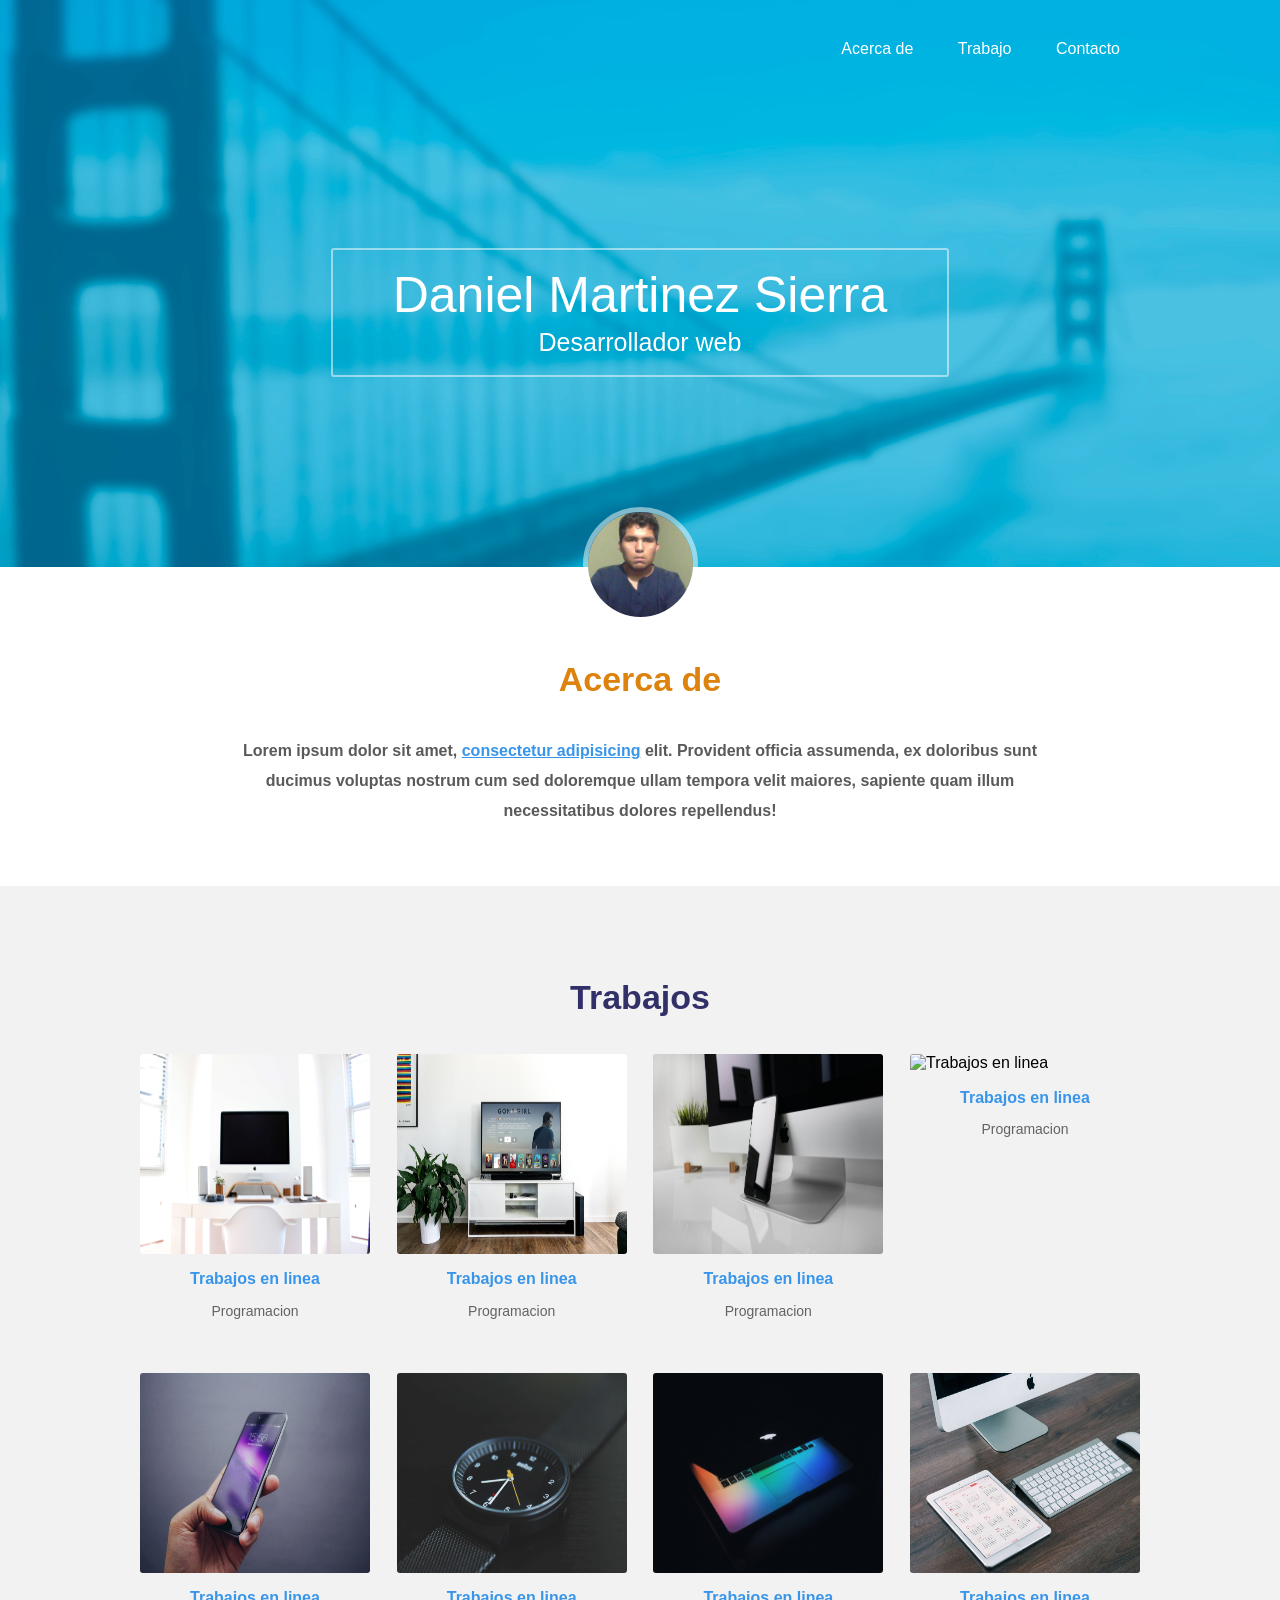
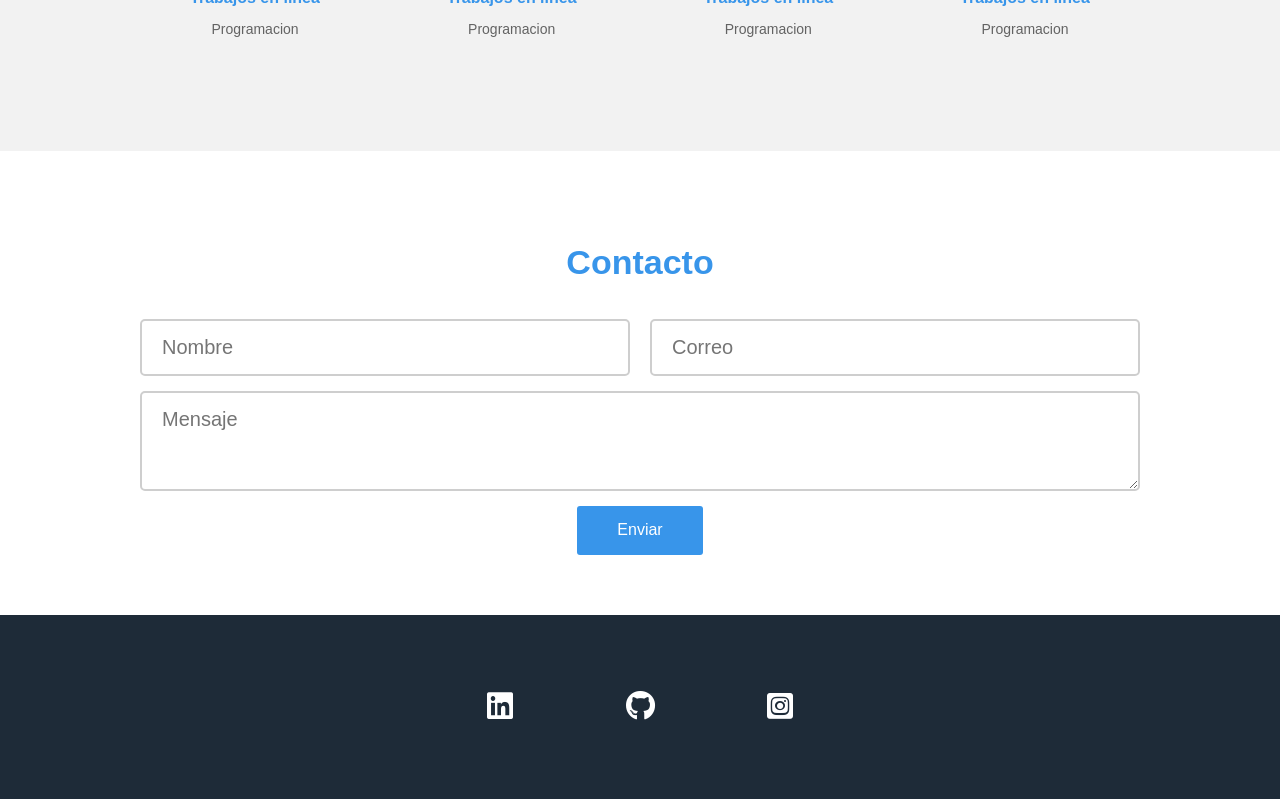
==== index.html @ b17375ec "Se agegan enlaces de redes sociales" ====
<!DOCTYPE html>
<html lang="en">

<head>
	<meta charset="UTF-8">
	<meta name="viewport" content="width=device-width, initial-scale=1.0">
	<title>Portafolio | Daniel Mtz </title>
	<link href="./css/vendor/fontawesome/css/all.min.css" rel="stylesheet">
	<link href="./css/vendor/normalize/normalize.css" rel="stylesheet">
	<link href="./css/app.css" rel="stylesheet">

</head>

<body>
	<header>
		<!-- container header -->
		<div class="container">
			<nav class="menu">
				<a href="#">Acerca de </a>
				<a href="#">Trabajo</a>
				<a href="#">Contacto</a>
			</nav>
			<div class="container-text">
				<div class="text">
					<h1 class="name">Daniel Martinez Sierra</h1>
					<h2 class="profession">Desarrollador web</h2>
				</div>
			</div>
		</div>
	</header>

	<!-- Seccion principal -->
	<section class="main">
		<section class="acerca-de">
			<!-- Acerca de -->
			<div class="container">
				<div class="foto">
					<img src="img/foto.jpg" width="115" height="115" alt="Daniel Martinez">
				</div>
				<div class="text">
					<h3 class="titulo">Acerca de</h3>
					<p>Lorem ipsum dolor sit amet, <span class="bold">consectetur adipisicing</span> elit. Provident
						officia assumenda, ex doloribus sunt ducimus voluptas nostrum cum sed doloremque ullam tempora
						velit maiores, sapiente quam illum necessitatibus dolores repellendus!</p>
				</div>
			</div>
		</section>

		<!-- Trabajos -->
		<section class="trabajos">

			<div class="container">
				<h3 class="titulo">Trabajos</h3>
				<div class="container-trabajos">
					<div class="trabajo">
						<div class="thumb">
							<img src="img/1.jpg" width="300" height="200" alt="Trabajos en linea">
						</div>
						<div class="descripcion">
							<p class="nombre">Trabajos en linea</p>
							<p class="categoria">Programacion</p>
						</div>
					</div>

					<div class="trabajo">
						<div class="thumb">
							<img src="img/2.jpg" width="300" height="200" alt="Trabajos en linea">
						</div>
						<div class="descripcion">
							<p class="nombre">Trabajos en linea</p>
							<p class="categoria">Programacion</p>
						</div>
					</div>

					<div class="trabajo">
						<div class="thumb">
							<img src="img/3.jpg" width="300" height="200" alt="Trabajos en linea">
						</div>
						<div class="descripcion">
							<p class="nombre">Trabajos en linea</p>
							<p class="categoria">Programacion</p>
						</div>
					</div>

					<div class="trabajo">
						<div class="thumb">
							<img src="img/4.jpg" width="300" height="200" alt="Trabajos en linea">
						</div>
						<div class="descripcion">
							<p class="nombre">Trabajos en linea</p>
							<p class="categoria">Programacion</p>
						</div>
					</div>

					<div class="trabajo">
						<div class="thumb">
							<img src="img/5.jpg" width="300" height="200" alt="Trabajos en linea">
						</div>
						<div class="descripcion">
							<p class="nombre">Trabajos en linea</p>
							<p class="categoria">Programacion</p>
						</div>
					</div>

					<div class="trabajo">
						<div class="thumb">
							<img src="img/6.jpg" width="300" height="200" alt="Trabajos en linea">
						</div>
						<div class="descripcion">
							<p class="nombre">Trabajos en linea</p>
							<p class="categoria">Programacion</p>
						</div>
					</div>

					<div class="trabajo">
						<div class="thumb">
							<img src="img/7.jpg" width="300" height="200" alt="Diseño web">
						</div>
						<div class="descripcion">
							<p class="nombre">Trabajos en linea</p>
							<p class="categoria">Programacion</p>
						</div>
					</div>

					<div class="trabajo">
						<div class="thumb">
							<img src="img/8.jpg" width="300" height="200" alt="Redes">
						</div>
						<div class="descripcion">
							<p class="nombre">Trabajos en linea</p>
							<p class="categoria">Programacion</p>
						</div>
					</div>

				</div>
			</div>
		</section>
	</section>

	<footer>
		<section class="contact">
			<div class="container">
				<h3 class="title">Contacto</h3>
				<form action="#" class="form--contact">
					<input type="text" placeholder="Nombre" title="Nombre" name="nombre" required autocomplete="off">
					<input type="email" placeholder="Correo" title="Correo" name="correo" required autocomplete="off">
					<textarea name="mensaje" title="Mensaje" placeholder="Mensaje" autocomplete="off"></textarea>
					<input class="boton" type="submit" value="Enviar">
				</form>
			</div>
		</section>
		<section class="social-network">
			<div class="container">
				<a href="https://www.linkedin.com/in/daniel-martinez-sierra-headcruser/" target="_blank" rel="noopener" class="linkedin"> <i class="fab fa-linkedin"></i></a>
				<a href="https://github.com/headcruser/" target="_blank" rel="noopener" class="git"><i class="fab fa-github"></i></a>
				<a href="https://www.instagram.com/headcruser87/" class="ins"> <i class="fab fa-instagram-square"></i></a>
			</div>
		</section>
	</footer>
</body>

</html>
---- css/app.css ----
/*Quita las propiedades por defecto*/
*{
	-webkit-box-sizing: border-box;
	-moz-box-sizing: border-box;
	box-sizing: border-box;
}

/*Cuerpo de la pagina*/
body
{
	background: #fff;
	font-family: "Open Sans",Sans-serif;
	font-size: 16px;
}

/************************** Contenedor padre ******************************/
.container
{
	width:90%;
	max-width: 1000px;
	margin:auto;
	overflow: hidden;
}

/************************** Seccion header ******************************/
header
{
	background: url('../img/header.png') #77bfdf; /*Carga de la imagen*/
	background-repeat: no-repeat;
	background-position: center;
	max-height: 600px;
}

/*************************Seccion menu**********************************/
header .menu
{
	margin: 40px 0;
	text-align: right;
}

header .menu a
{
	margin: 0 20px;
	color: #fff;
	padding-bottom: 9px;
	text-decoration: none;
	border-bottom: 2px solid transparent;
	font-size: 1em; /*hace referencia al contenedoor body 16 px*/
}

header .menu a:hover
{
	border-bottom: 2px solid #fff;
}

/********************** Contenedor del texto *****************************/
header .container-text
{
	display: flex; /*Propiedades flexbox*/
	justify-content: center;
	align-content: center;
	margin:190px 0;
}

header .container-text .text
{
	border: 2px solid rgba(255,255,255,0.5);
	border-radius: 3px;
	display: inline-block;
	text-align: center;
	padding: 20px 60px;
}

header .container-text .text h1,
header .container-text .text h2
{
	color: #fff;
	font-weight: 360;
	margin: 0;
}

header .container-text .text .name
{
	margin-bottom: 10px;
	font-size: 50px;
	line-height: 50px;
}

header .container-text .text .profession
{
	font-size: 25px;
	line-height: 25px;
}

/************************** Contenido del main **********************************************+*/
.main .container
{
	overflow: visible;
}
.main .acerca-de{
	text-align: center;
}

.main .acerca-de .foto
{
	margin-top: -60px;

}

.main .acerca-de .foto img
{
	vertical-align: top;
	border-radius: 50%;
	border: 5px solid rgba(255,255,255,0.5);
}

.main .acerca-de .text
{
	color: #5a5a5a;
	font-weight: 600;
	font-size: 1em;
	line-height: 30px;
	width: 80%;
	margin: 40px auto 60px auto;
}

.main .acerca-de .text .titulo
{
	font-size: 34px;
	line-height: 34px;
	margin-bottom: 40px;
	font-weight: 600;
	color:#dd820d;
	text-align: center;
}

.main .acerca-de .text .bold{
	color: #3895ea;
	text-decoration:underline;
}

.main .trabajos
{
	background: #f2f2f2;
	padding: 60px 0;
}

.main .trabajos .container
{
	overflow: hidden;
}

.main .trabajos .titulo
{
	font-size: 34px;
	line-height: 34px;
	margin-bottom: 40px;
	font-weight: 600;
	color:#323068;
	text-align: center;
}

.main .trabajos .container-trabajos
{
	display: flex;
	flex-direction: row;
	flex-wrap: wrap;
	justify-content: space-between;

}

.main .trabajos .container-trabajos .trabajo
{
	width: 23%;
	margin-bottom: 40px;
}

.main .trabajos .container-trabajos .trabajo .thumb
{
	width: 100%;
	margin-bottom: 10px;
}

.main .trabajos .container-trabajos .trabajo .thumb img
{
	width: 100%;
	vertical-align: top;
	border-radius: 3px;
}

.main .trabajos .container-trabajos .trabajo .descripcion
{
	text-align: center;
}

.main .trabajos .container-trabajos .trabajo .descripcion .nombre
{
	font-weight: 700;
	color: #3895ea;
	margin-bottom: 10px;
}

.main .trabajos .container-trabajos .trabajo .descripcion .categoria
{
	font-size: 14px;
	color: #636363;
}

/***************************** footer  ***************************************/
footer .contact
{
	padding: 60px 0;
}

footer .contact .title
{
	font-size: 34px;
	line-height: 34px;
	margin-bottom: 40px;
	font-weight: 600;
	color:#3895ea;
	text-align: center;
}

/********************************** Formulario ************************************/
footer .contact .form--contact
{
	display: flex;
	flex-wrap: wrap;
	justify-content: space-between;
}

footer .contact .form--contact input[type="text"],
footer .contact .form--contact input[type="email"],
footer .contact .form--contact textarea{
	border:2px solid #cecece;
	border-radius: 5px;
	padding: 15px 20px;
	font-size: 20px;
	color: #a4a4a4;
}

footer .contact .form--contact input[type="text"],
footer .contact .form--contact input[type="email"]
{
	width: 49%;
	margin-bottom: 15px;
}

footer .contact .form--contact textarea
{
	width: 100%;
	height: 100%;
	min-width: 100%;
	max-width: 100%;
	min-height: 100px;
	max-height:300px ;
	margin-bottom: 15px;
}

footer .contact .form--contact .boton
{
	margin:auto;
	background: #3895ea;
	color: #fff;
	border:none;
	border-radius: 3px;
	padding: 15px 40px;
	cursor: pointer;
}

footer .contact .form--contact .boton:hover
{
	background: #387bea;
}

footer .contact .form--contact input[type="text"]:focus,
footer .contact .form--contact input[type="email"]:focus,
footer .contact .formulario textarea:focus{
	border: 2px solid #3895ea;
}

/******************************** Redes Sociales ************************************/
footer .social-network
{
	background: #1e2b38;
	padding: 60px 0;
}

footer .social-network .container
{	/*contenedor flexbox*/
	display: flex;
	justify-content: center;
}

footer .social-network a
{
	color: #fff;
	text-align: center;
	width: 100px;
	display: block;
	padding: 15px 0;
	border-radius: 3px;
	font-size: 30px;
	margin: 0 20px;
}


footer .social-network .twitter:hover{ background: #1da1f2;}
footer .social-network .linkedin:hover{ background: #0077b5;}
footer .social-network .youtube:hover{ background: #cd201f;}
footer .social-network .facebook:hover { background: #3b5998;}
footer .social-network .git:hover { background: #6e5494;}
footer .social-network .ins:hover { background: #405de6;}

/*Media Queries*/
@media screen and (max-width: 800px)
{
	header .menu{
		text-align: center;
	}

	.main .trabajos .container-trabajos .trabajo
	{
		width: 46%;
	}
}

@media screen and (max-width: 800px)
{
	header .container-text .text .nombre
	{
		font-size: 35px;
	}

	header .container-text .text .profesion
	{
		font-size: 18px;
	}
	footer .social-network .container{
		flex-wrap: wrap;
		padding: 20px 0;
	}
}
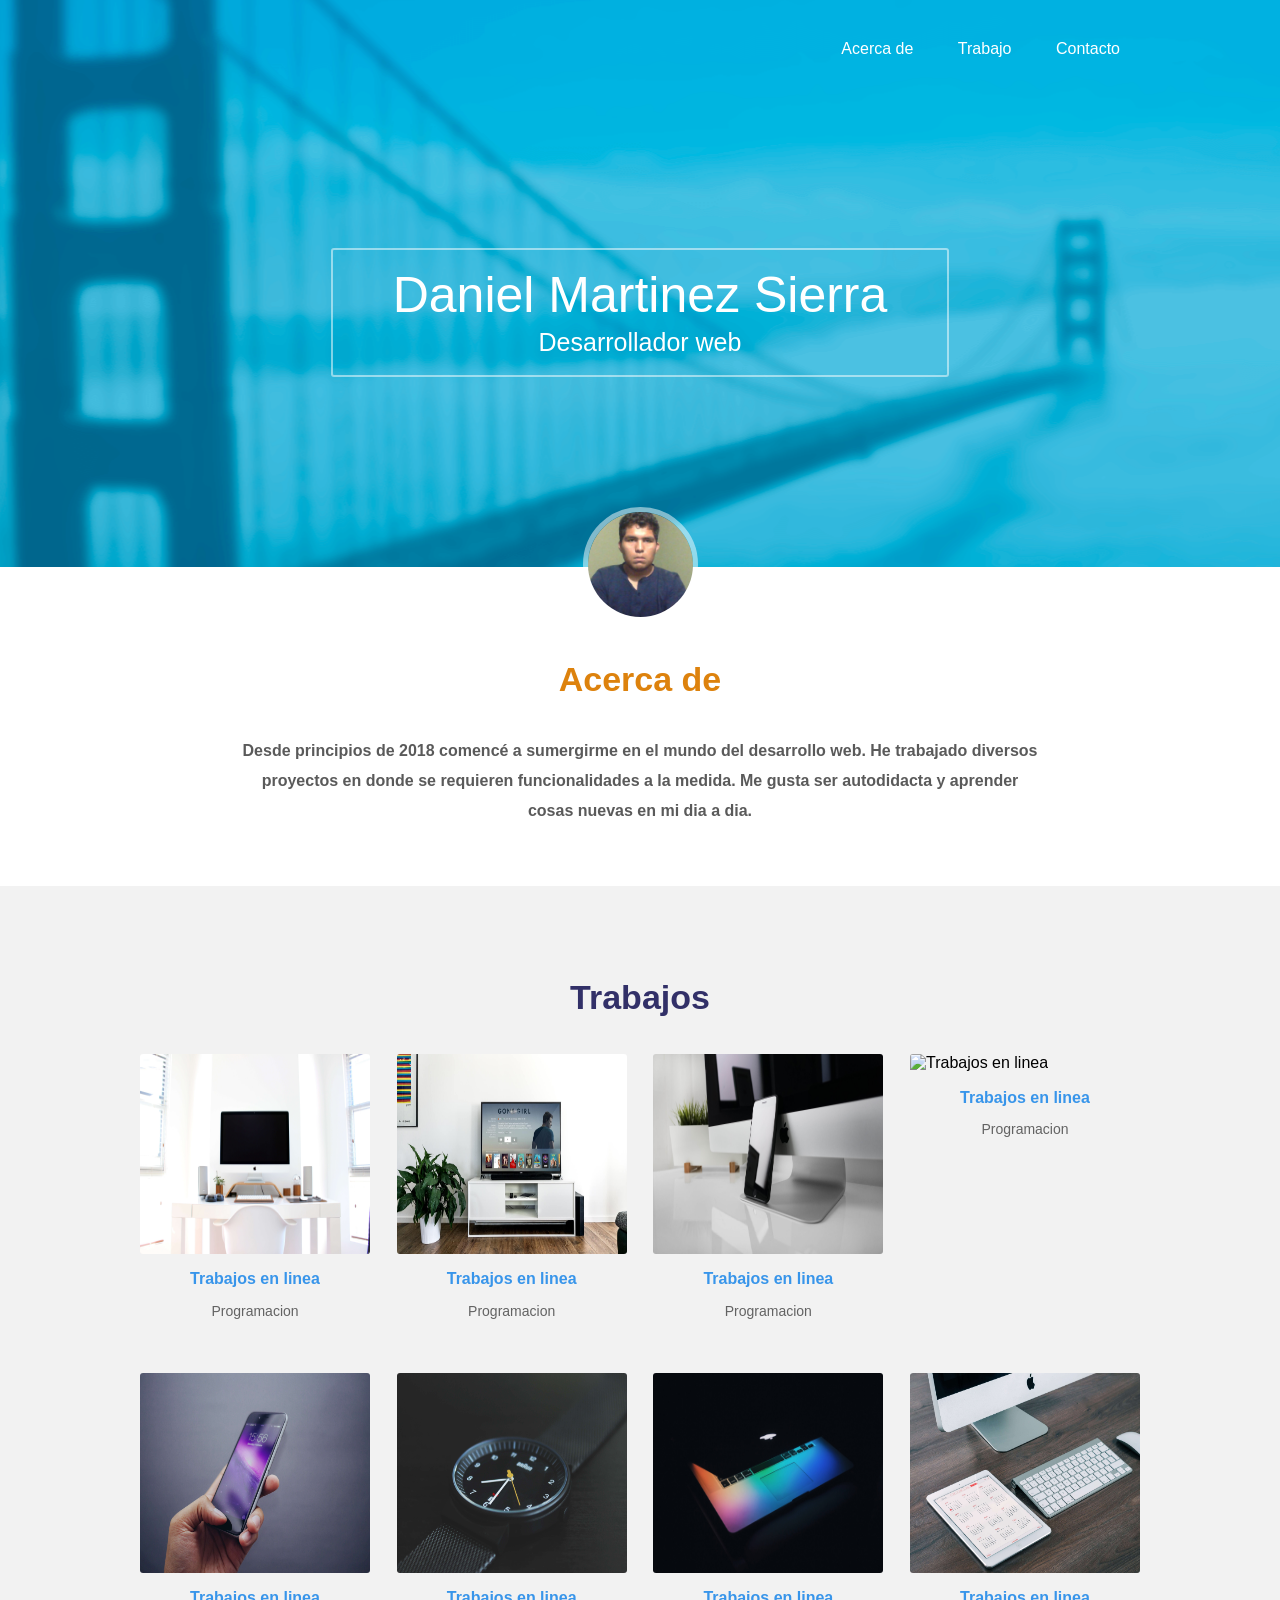
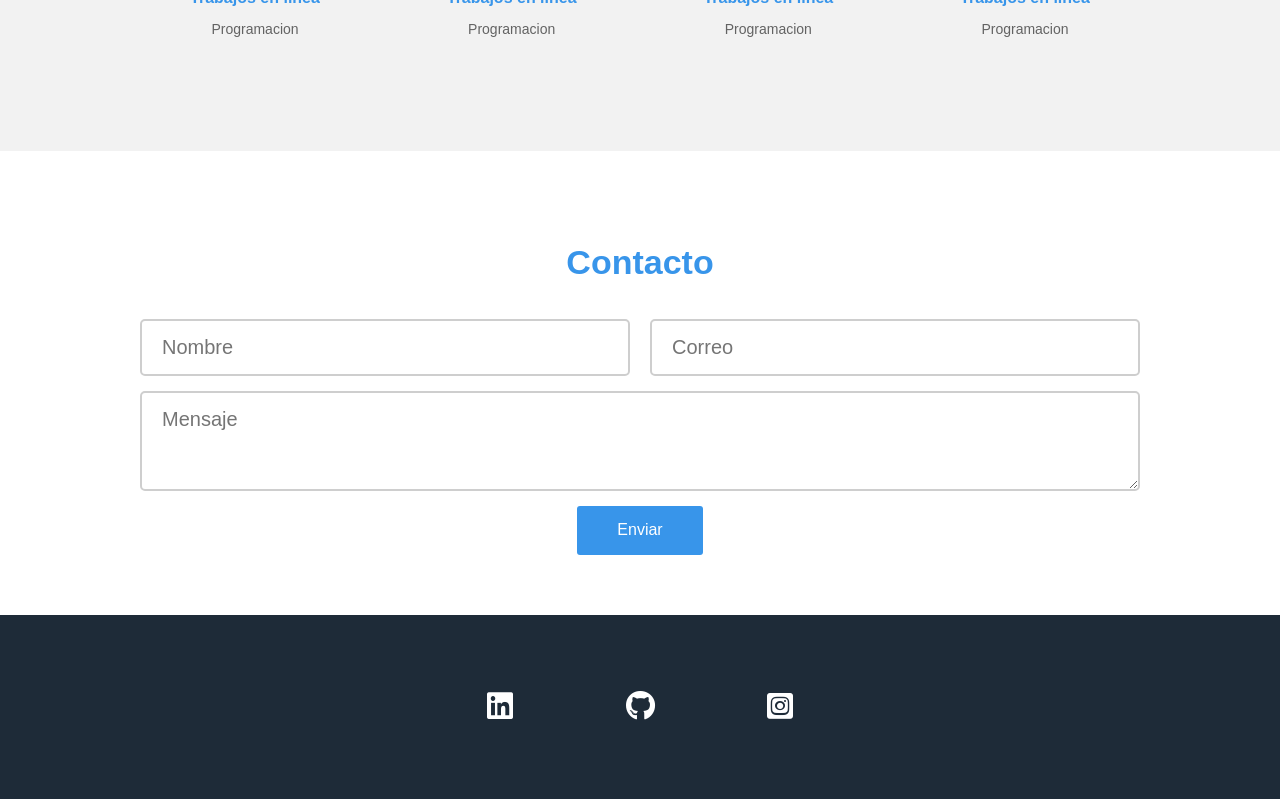
==== commit 51f4f35b: "Se cambia descripcion de acerca de" ====
--- a/index.html
+++ b/index.html
@@ -1,14 +1,27 @@
 <!DOCTYPE html>
-<html lang="en">
-
+<html lang="es">
 <head>
 	<meta charset="UTF-8">
 	<meta name="viewport" content="width=device-width, initial-scale=1.0">
-	<title>Portafolio | Daniel Mtz </title>
+	<title>Portafolio | Daniel Martinez Sierra </title>
+	<meta name="description" content="Hola bienvenid@ a mi Portafolio Profesional, soy Daniel Martinez Sierra, Desarrollador Web">
+	<meta name="theme-color" content="#3895ea">
+	<meta name="twitter:card" content="summary">
+
+	<meta name="theme-color" content="#d9006">
+    <meta name="twitter:card" content="summary">
+    <meta property="og:type" content="website">
+    <meta property="og:title" name="twitter:title" content="Portafolio CV - headcruser">
+    <meta property="og:description" name="twitter:description" content="Hola bienvenid@ a mi Portafolio Profesional, soy Daniel Martinez Sierra, Desarrollador Web">
+
+	<link rel="apple-touch-icon" sizes="180x180" href="/img/favicon/apple-touch-icon.png">
+	<link rel="icon" type="image/png" sizes="32x32" href="/img/favicon/favicon-32x32.png">
+	<link rel="icon" type="image/png" sizes="16x16" href="/img/favicon/favicon-16x16.png">
+	<link rel="manifest" href="/img/favicon/site.webmanifest">
+
 	<link href="./css/vendor/fontawesome/css/all.min.css" rel="stylesheet">
 	<link href="./css/vendor/normalize/normalize.css" rel="stylesheet">
 	<link href="./css/app.css" rel="stylesheet">
-
 </head>
 
 <body>
@@ -39,9 +52,9 @@
 				</div>
 				<div class="text">
 					<h3 class="titulo">Acerca de</h3>
-					<p>Lorem ipsum dolor sit amet, <span class="bold">consectetur adipisicing</span> elit. Provident
-						officia assumenda, ex doloribus sunt ducimus voluptas nostrum cum sed doloremque ullam tempora
-						velit maiores, sapiente quam illum necessitatibus dolores repellendus!</p>
+					<p>
+						Desde principios de 2018 comencé a sumergirme en el mundo del desarrollo web. He trabajado diversos proyectos en donde se requieren funcionalidades a la medida. Me gusta ser autodidacta y aprender cosas nuevas en mi dia a dia.
+					</p>
 				</div>
 			</div>
 		</section>
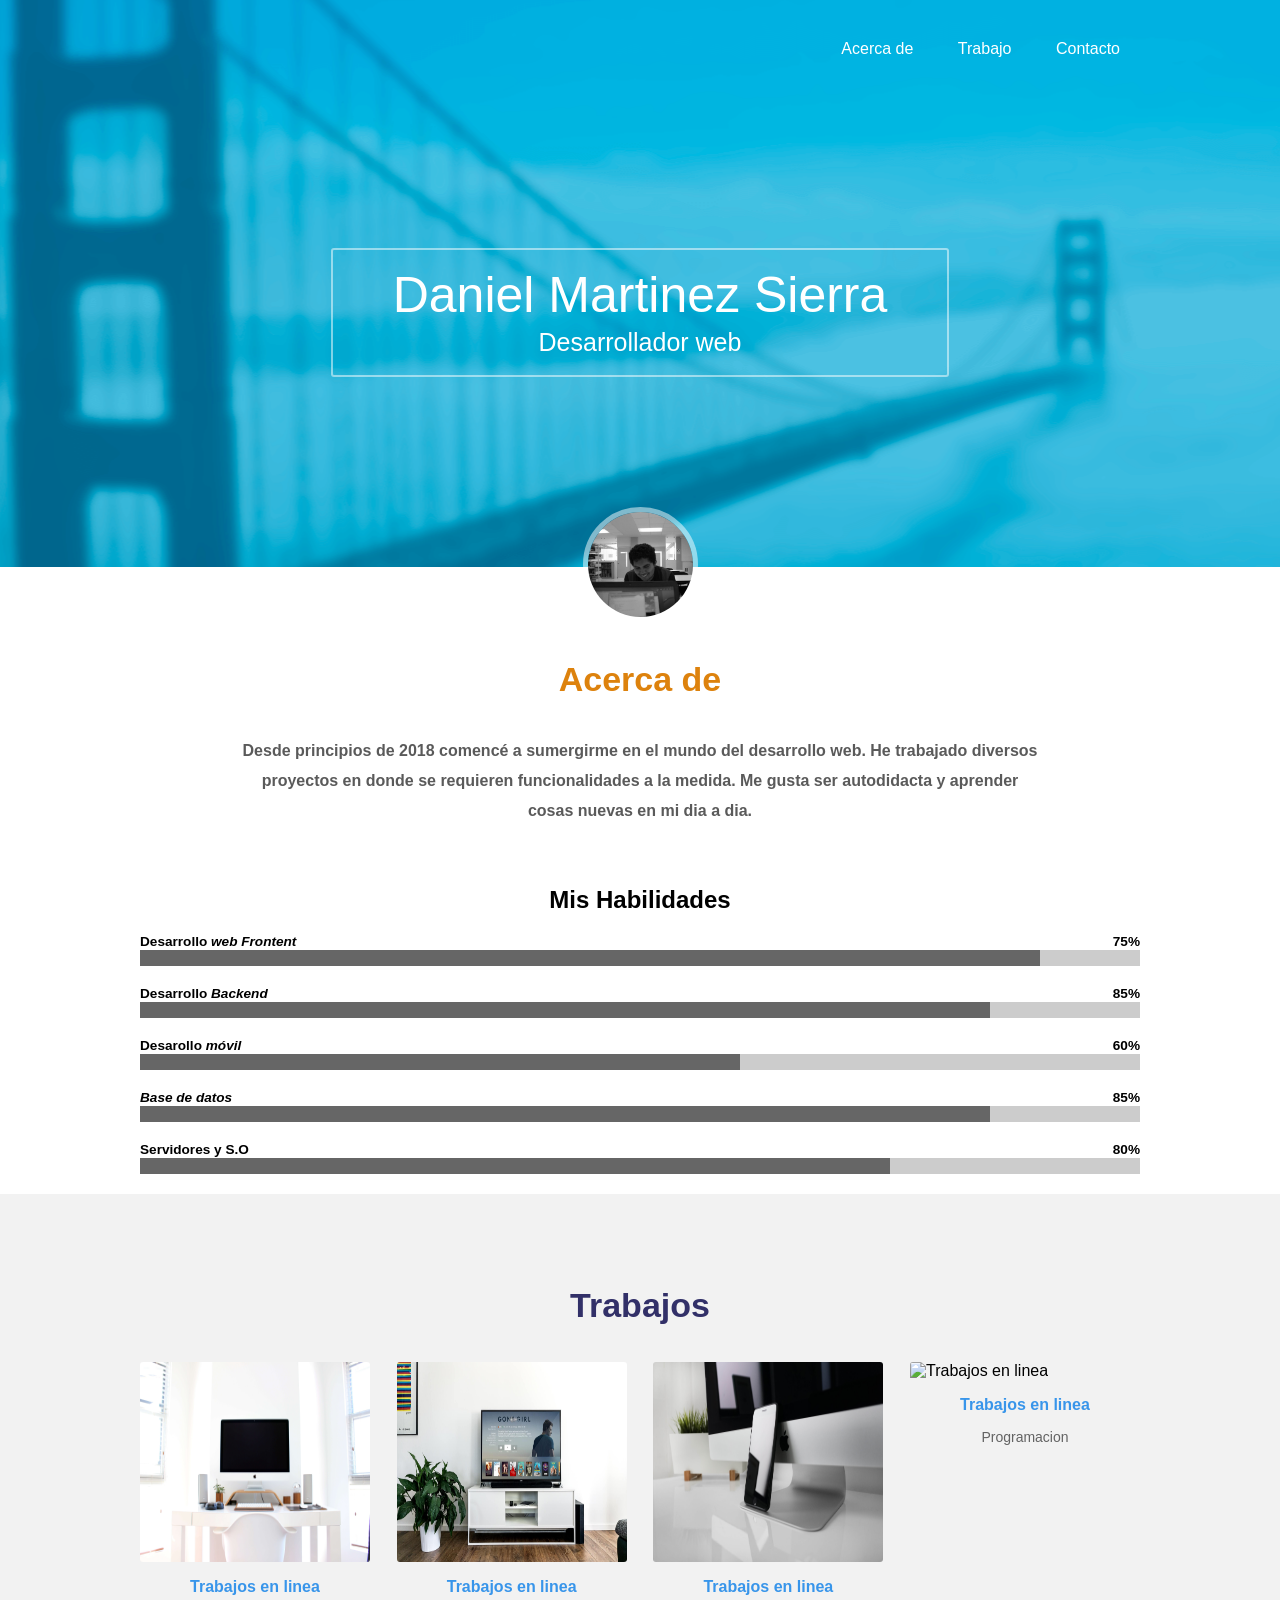
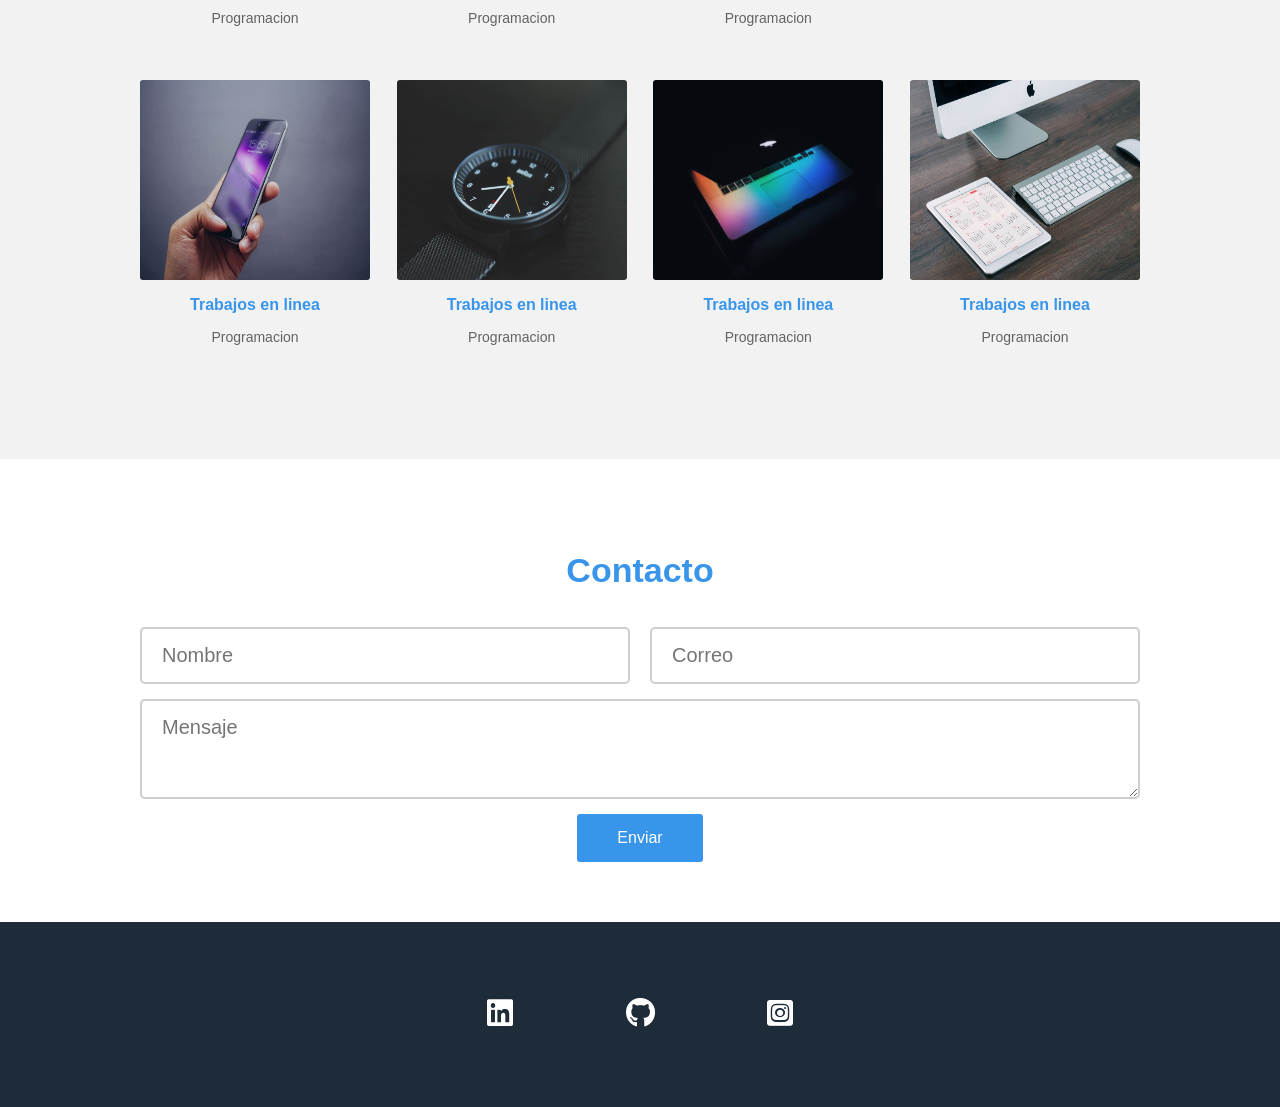
==== commit 201d5618: "Actualizacion de informacion de cv - Se actualiza la foto - Se agrega boton scroll - Se agregan habi" ====
--- a/index.html
+++ b/index.html
@@ -29,9 +29,9 @@
 		<!-- container header -->
 		<div class="container">
 			<nav class="menu">
-				<a href="#">Acerca de </a>
-				<a href="#">Trabajo</a>
-				<a href="#">Contacto</a>
+				<a href="#acerca-de">Acerca de </a>
+				<a href="#trabajos">Trabajo</a>
+				<a href="#contacto">Contacto</a>
 			</nav>
 			<div class="container-text">
 				<div class="text">
@@ -44,12 +44,13 @@
 
 	<!-- Seccion principal -->
 	<section class="main">
-		<section class="acerca-de">
+		<section class="acerca-de" id="acerca-de">
 			<!-- Acerca de -->
 			<div class="container">
-				<div class="foto">
+				<div class="foto gray-scale">
 					<img src="img/foto.jpg" width="115" height="115" alt="Daniel Martinez">
 				</div>
+
 				<div class="text">
 					<h3 class="titulo">Acerca de</h3>
 					<p>
@@ -57,11 +58,55 @@
 					</p>
 				</div>
 			</div>
+
+			<section class="container">
+				<article>
+					<h2 class="text-center">Mis Habilidades</h2>
+					<div class="progress">
+						<p>
+							<b>Desarrollo <i>web Frontent</i></b>
+							<b>75%</b>
+						</p>
+						<progress value="90" min="0" max="100"></progress>
+					</div>
+
+					<div class="progress">
+						<p>
+							<b>Desarrollo <i>Backend</i></b>
+							<b>85%</b>
+						</p>
+						<progress value="85" min="0" max="100"></progress>
+					</div>
+
+					<div class="progress">
+						<p>
+							<b>Desarollo <i>móvil</i></b>
+							<b>60%</b>
+						</p>
+						<progress value="60" min="0" max="100"></progress>
+					</div>
+
+					<div class="progress">
+						<p>
+							<b><i>Base de datos</i></b>
+							<b>85%</b>
+						</p>
+						<progress value="85" min="0" max="100"></progress>
+					</div>
+
+					<div class="progress">
+						<p>
+							<b>Servidores y S.O </b>
+							<b>80%</b>
+						</p>
+						<progress value="75" min="0" max="100"></progress>
+					</div>
+				</article>
+			</section>
 		</section>
 
 		<!-- Trabajos -->
-		<section class="trabajos">
-
+		<section class="trabajos" id="trabajos">
 			<div class="container">
 				<h3 class="titulo">Trabajos</h3>
 				<div class="container-trabajos">
@@ -150,14 +195,35 @@
 		</section>
 	</section>
 
+	<button class='scroll-top-btn hidden'>&#11014;</button>
+
 	<footer>
-		<section class="contact">
+		<section class="contact" id="contacto">
 			<div class="container">
 				<h3 class="title">Contacto</h3>
-				<form action="#" class="form--contact">
-					<input type="text" placeholder="Nombre" title="Nombre" name="nombre" required autocomplete="off">
-					<input type="email" placeholder="Correo" title="Correo" name="correo" required autocomplete="off">
-					<textarea name="mensaje" title="Mensaje" placeholder="Mensaje" autocomplete="off"></textarea>
+				<form class="form--contact">
+					<input type="text"
+						placeholder="Nombre"
+						title="Acepta letras y números"
+						name="nombre"
+						required
+						autocomplete="off"
+						pattern="^[A-Za-zÑñÁáÉéÍíÓóÚúÜü\s]+$"
+						>
+
+					<input type="email"
+						placeholder="Correo"
+						title="Correo"
+						name="correo"
+						required
+						autocomplete="off"
+						pattern="^[a-z0-9]+(\.[_a-z0-9]+)*@[a-z0-9-]+(\.[a-z0-9-]+)*(\.[a-z]{2,15})$">
+
+					<textarea
+						name="mensaje"
+						title="Mensaje"
+						placeholder="Mensaje" autocomplete="off"></textarea>
+
 					<input class="boton" type="submit" value="Enviar">
 				</form>
 			</div>
@@ -170,6 +236,8 @@
 			</div>
 		</section>
 	</footer>
+
+	<script src="./js/app.js"></script>
 </body>
 
 </html>
--- a/css/app.css
+++ b/css/app.css
@@ -1,3 +1,13 @@
+:root{
+	--main-color:#3498db;
+    --second-color: #000000;
+    --white-color:#fff;
+    --gray-light-color:#f3f3f3;
+    --gray-color: #ccc;
+    --gray-dark-color: #666;
+}
+
+
 /*Quita las propiedades por defecto*/
 *{
 	-webkit-box-sizing: border-box;
@@ -11,6 +21,10 @@
 	background: #fff;
 	font-family: "Open Sans",Sans-serif;
 	font-size: 16px;
+}
+
+html{
+    scroll-behavior: smooth;
 }
 
 /************************** Contenedor padre ******************************/
@@ -93,6 +107,11 @@
 }
 
 /************************** Contenido del main **********************************************+*/
+
+.about > article{
+    margin-bottom: 2rem;
+}
+
 .main .container
 {
 	overflow: visible;
@@ -204,6 +223,35 @@
 {
 	font-size: 14px;
 	color: #636363;
+}
+
+progress{
+    width: 100%;
+    height: 1rem;
+    background-color: var(--gray-color);
+}
+
+progress::-webkit-progress-bar{
+    background-color: var(--gray-color);
+}
+
+progress::-webkit-progress-value{
+    background-color: var(--gray-dark-color);
+}
+
+progress::-moz-progress-bar {
+    background-color: var(--gray-dark-color); /*firefox*/
+}
+
+.progress{
+    margin: 1rem auto;
+}
+
+.progress > p {
+    margin: 0;
+    display: flex;
+    justify-content: space-between;
+    font-size: .85rem;
 }
 
 /***************************** footer  ***************************************/
@@ -344,6 +392,64 @@
 }
 
 
-
-
-
+/** SCROLL BUTTON */
+
+.scroll-top-btn {
+    position: fixed;
+    z-index: 995;
+    bottom: 1vh;
+    right: calc(4.25rem + 1vw);
+    width: 4rem;
+    height: 4rem;
+    border-radius: 50%;
+    font-size: 2rem;
+    font-weight: bold;
+    background-color: var(--main-color);
+    color:var(--second-color);
+    cursor:pointer;
+    outline: 0;
+    border: 0;
+    transition: all 0.3s ease-out;
+}
+
+.scroll-top-btn:hover{
+    background-color: var(--second-color);
+    color:var(--main-color);
+}
+
+.hidden{
+    visibility: hidden;
+    opacity: 0;
+
+}
+
+/** UTILERIAS */
+.gray-scale{
+    filter: grayscale(1);
+}
+
+.section{
+    padding: 2rem 1rem;
+}
+
+@media screen and (min-width: 1024px) {
+    .full-lg-screen{
+        width: 100%;
+        min-width: 100vh;
+    }
+
+    .text-lg-center{
+        text-align: center;
+    }
+
+    .text-lg-left{
+        text-align: left;
+    }
+
+    .text-lg-right {
+        text-align: right;
+    }
+}
+
+
+
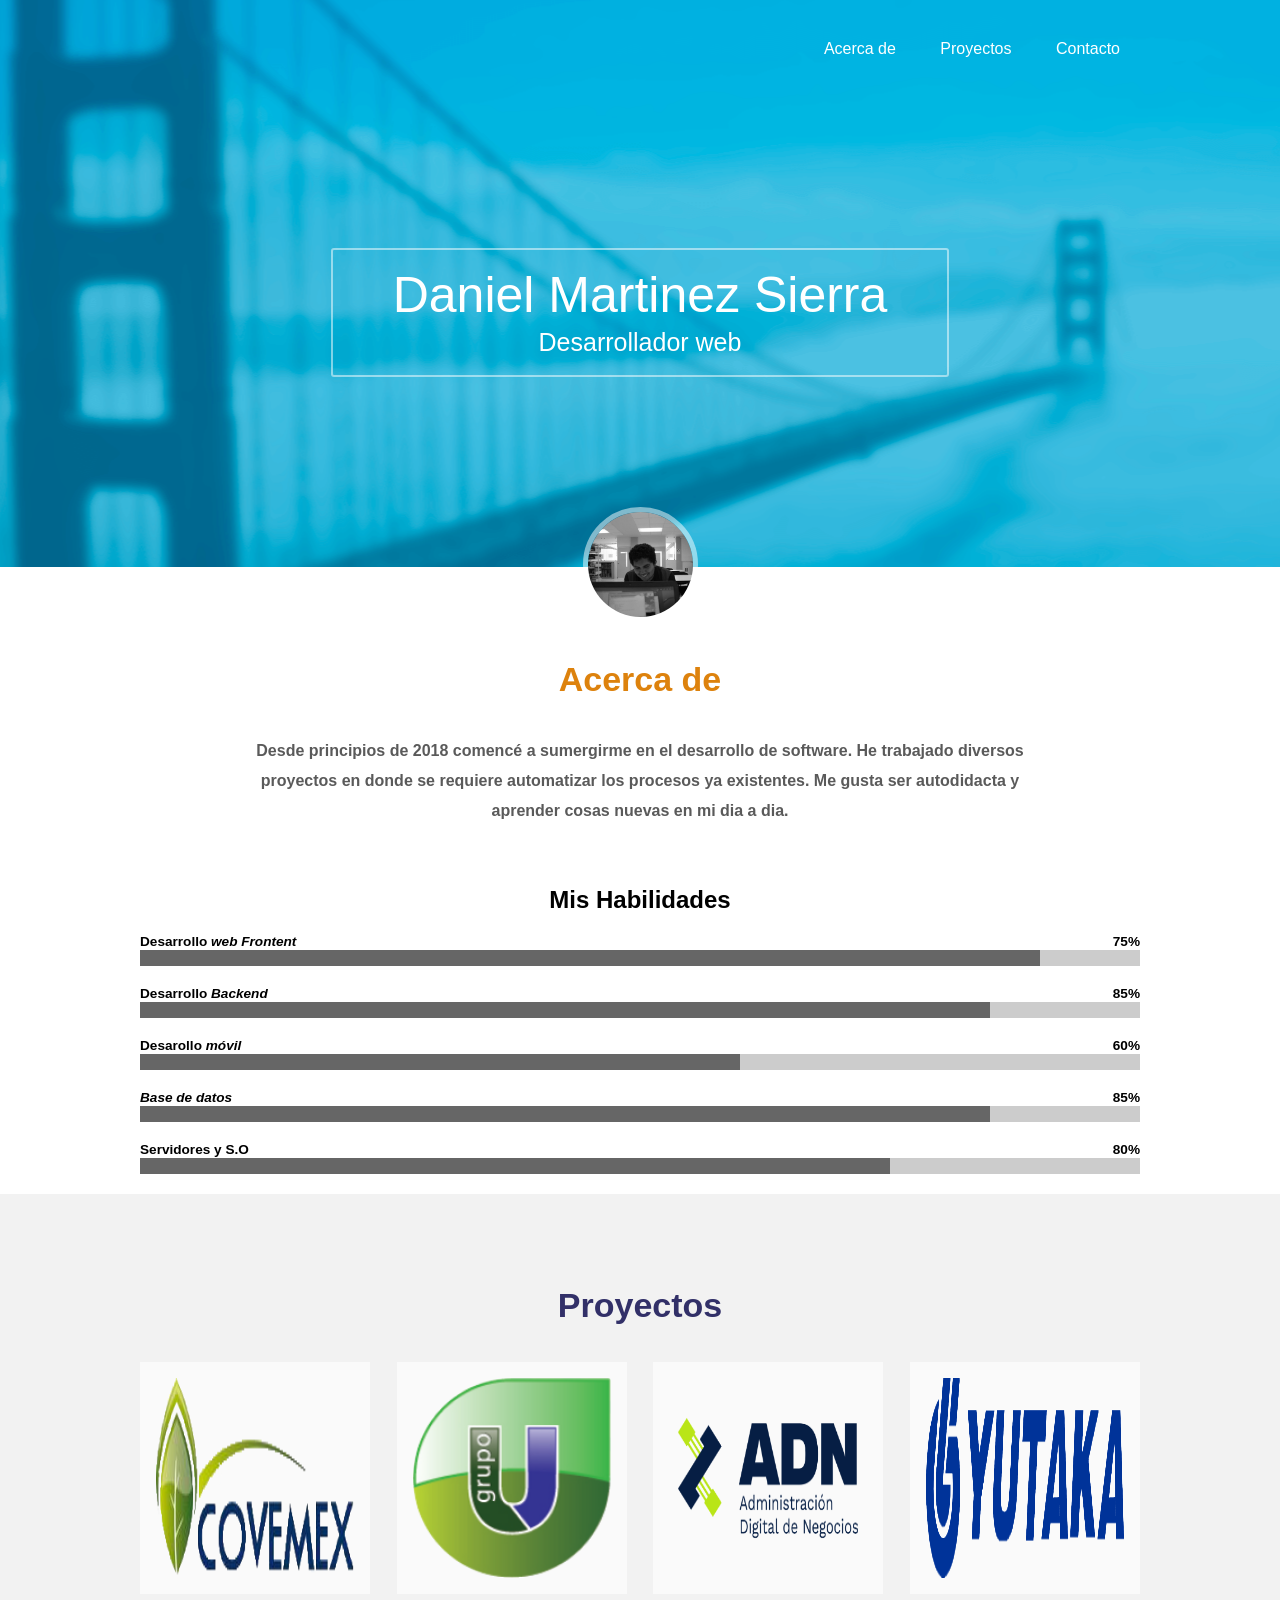
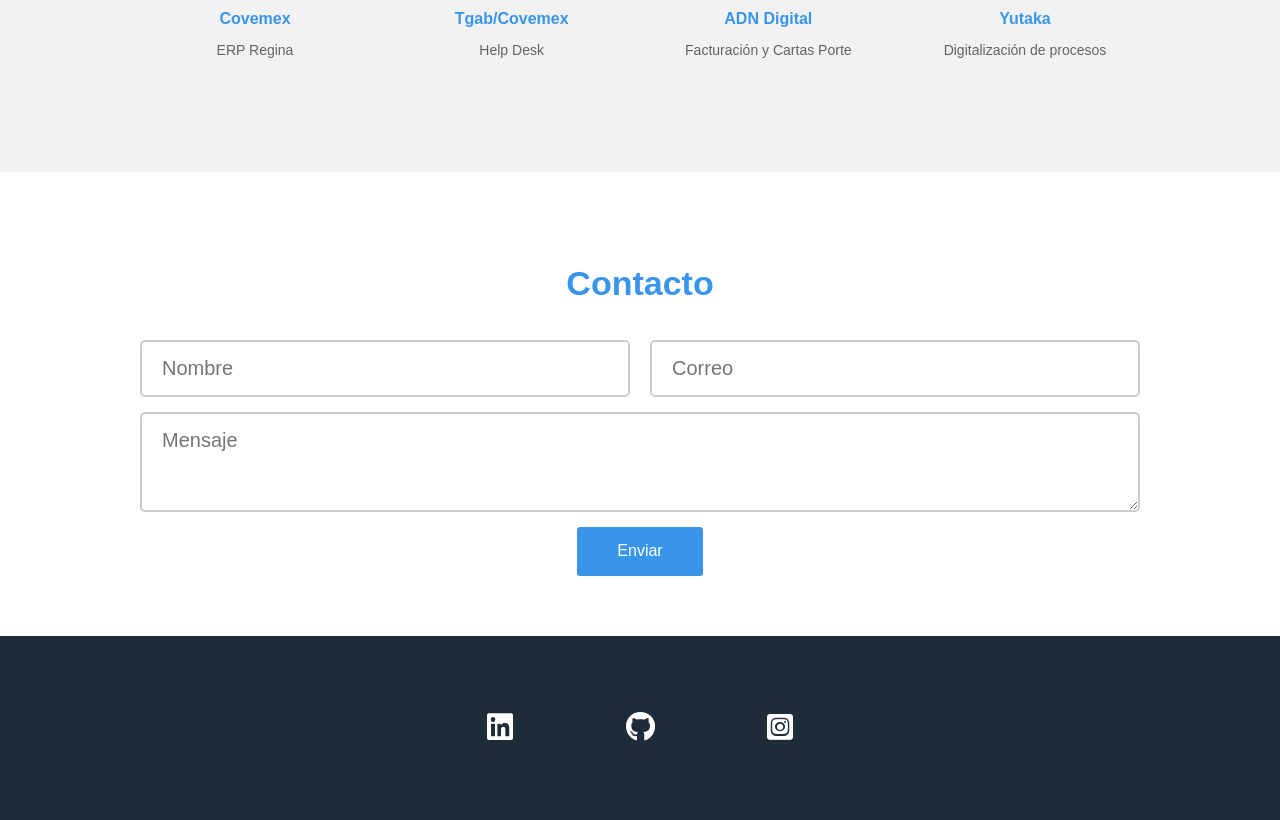
==== commit 9196fb47: "Se agregan proyectos - Se agregan imagenes de proyectos - Se remueven las imagenes de ejemplo - Se c" ====
--- a/index.html
+++ b/index.html
@@ -30,7 +30,7 @@
 		<div class="container">
 			<nav class="menu">
 				<a href="#acerca-de">Acerca de </a>
-				<a href="#trabajos">Trabajo</a>
+				<a href="#trabajos">Proyectos</a>
 				<a href="#contacto">Contacto</a>
 			</nav>
 			<div class="container-text">
@@ -54,7 +54,9 @@
 				<div class="text">
 					<h3 class="titulo">Acerca de</h3>
 					<p>
-						Desde principios de 2018 comencé a sumergirme en el mundo del desarrollo web. He trabajado diversos proyectos en donde se requieren funcionalidades a la medida. Me gusta ser autodidacta y aprender cosas nuevas en mi dia a dia.
+						Desde principios de 2018 comencé a sumergirme en el desarrollo de software.
+						He trabajado diversos proyectos en donde se requiere automatizar los procesos
+						ya existentes. Me gusta ser autodidacta y aprender cosas nuevas en mi dia a dia.
 					</p>
 				</div>
 			</div>
@@ -108,85 +110,45 @@
 		<!-- Trabajos -->
 		<section class="trabajos" id="trabajos">
 			<div class="container">
-				<h3 class="titulo">Trabajos</h3>
+				<h3 class="titulo">Proyectos</h3>
 				<div class="container-trabajos">
 					<div class="trabajo">
 						<div class="thumb">
-							<img src="img/1.jpg" width="300" height="200" alt="Trabajos en linea">
-						</div>
-						<div class="descripcion">
-							<p class="nombre">Trabajos en linea</p>
-							<p class="categoria">Programacion</p>
-						</div>
-					</div>
-
-					<div class="trabajo">
-						<div class="thumb">
-							<img src="img/2.jpg" width="300" height="200" alt="Trabajos en linea">
-						</div>
-						<div class="descripcion">
-							<p class="nombre">Trabajos en linea</p>
-							<p class="categoria">Programacion</p>
-						</div>
-					</div>
-
-					<div class="trabajo">
-						<div class="thumb">
-							<img src="img/3.jpg" width="300" height="200" alt="Trabajos en linea">
-						</div>
-						<div class="descripcion">
-							<p class="nombre">Trabajos en linea</p>
-							<p class="categoria">Programacion</p>
-						</div>
-					</div>
-
-					<div class="trabajo">
-						<div class="thumb">
-							<img src="img/4.jpg" width="300" height="200" alt="Trabajos en linea">
-						</div>
-						<div class="descripcion">
-							<p class="nombre">Trabajos en linea</p>
-							<p class="categoria">Programacion</p>
-						</div>
-					</div>
-
-					<div class="trabajo">
-						<div class="thumb">
-							<img src="img/5.jpg" width="300" height="200" alt="Trabajos en linea">
-						</div>
-						<div class="descripcion">
-							<p class="nombre">Trabajos en linea</p>
-							<p class="categoria">Programacion</p>
-						</div>
-					</div>
-
-					<div class="trabajo">
-						<div class="thumb">
-							<img src="img/6.jpg" width="300" height="200" alt="Trabajos en linea">
-						</div>
-						<div class="descripcion">
-							<p class="nombre">Trabajos en linea</p>
-							<p class="categoria">Programacion</p>
-						</div>
-					</div>
-
-					<div class="trabajo">
-						<div class="thumb">
-							<img src="img/7.jpg" width="300" height="200" alt="Diseño web">
-						</div>
-						<div class="descripcion">
-							<p class="nombre">Trabajos en linea</p>
-							<p class="categoria">Programacion</p>
-						</div>
-					</div>
-
-					<div class="trabajo">
-						<div class="thumb">
-							<img src="img/8.jpg" width="300" height="200" alt="Redes">
-						</div>
-						<div class="descripcion">
-							<p class="nombre">Trabajos en linea</p>
-							<p class="categoria">Programacion</p>
+							<img src="img/proyectos/covemex.png" width="300" height="200" alt="Covemex">
+						</div>
+						<div class="descripcion">
+							<p class="nombre">Covemex </p>
+							<p class="categoria">ERP Regina</p>
+						</div>
+					</div>
+
+					<div class="trabajo">
+						<div class="thumb">
+							<img src="img/proyectos/grupo_u.png" width="300" height="200" alt="TGAB/Covemex">
+						</div>
+						<div class="descripcion">
+							<p class="nombre">Tgab/Covemex</p>
+							<p class="categoria">Help Desk</p>
+						</div>
+					</div>
+
+					<div class="trabajo">
+						<div class="thumb">
+							<img src="img/proyectos/adn.png" width="300" height="200" alt="ADN">
+						</div>
+						<div class="descripcion">
+							<p class="nombre">ADN Digital</p>
+							<p class="categoria">Facturación y Cartas Porte</p>
+						</div>
+					</div>
+
+					<div class="trabajo">
+						<div class="thumb">
+							<img src="img/proyectos/yutaka.png" width="300" height="200" alt="Yutaka de México">
+						</div>
+						<div class="descripcion">
+							<p class="nombre">Yutaka</p>
+							<p class="categoria">Digitalización de procesos</p>
 						</div>
 					</div>
 
@@ -216,8 +178,7 @@
 						title="Correo"
 						name="correo"
 						required
-						autocomplete="off"
-						pattern="^[a-z0-9]+(\.[_a-z0-9]+)*@[a-z0-9-]+(\.[a-z0-9-]+)*(\.[a-z]{2,15})$">
+						autocomplete="off">
 
 					<textarea
 						name="mensaje"
@@ -226,6 +187,22 @@
 
 					<input class="boton" type="submit" value="Enviar">
 				</form>
+
+				<div class="contact-form-loader text-center none">
+					<center>
+						<img src="img/loader.svg" alt="Enviando">
+					</center>
+				</div>
+
+				<article id="gracias" class="modal">
+					<div class="modal-content">
+						<article class="contact-form-response">
+							<h3>!Muchas Gracias! <br> por tus comentarios</h3>
+							<svg xmlns="http://www.w3.org/2000/svg" width="24" height="24" viewBox="0 0 24 24"><path d="M12,18c4,0,5-4,5-4H7C7,14,8,18,12,18z"/><path d="M12,2C6.486,2,2,6.486,2,12c0,5.514,4.486,10,10,10s10-4.486,10-10C22,6.486,17.514,2,12,2z M12,20c-4.411,0-8-3.589-8-8 s3.589-8,8-8s8,3.589,8,8S16.411,20,12,20z"/><path d="M13 12l2 .012C15.012 11.55 15.194 11 16 11s.988.55 1 1h2c0-1.206-.799-3-3-3S13 10.794 13 12zM8 11c.806 0 .988.55 1 1h2c0-1.206-.799-3-3-3s-3 1.794-3 3l2 .012C7.012 11.55 7.194 11 8 11z"/></svg>
+						</article>
+					</div>
+				</article>
+
 			</div>
 		</section>
 		<section class="social-network">
--- a/css/app.css
+++ b/css/app.css
@@ -5,6 +5,7 @@
     --gray-light-color:#f3f3f3;
     --gray-color: #ccc;
     --gray-dark-color: #666;
+	--black-alpha-color:rgba(0,0,0,0.5);
 }
 
 
@@ -198,6 +199,8 @@
 {
 	width: 100%;
 	margin-bottom: 10px;
+	background: #fafafa;
+	padding: 1rem;
 }
 
 .main .trabajos .container-trabajos .trabajo .thumb img
@@ -326,6 +329,20 @@
 footer .contact .form--contact input[type="email"]:focus,
 footer .contact .formulario textarea:focus{
 	border: 2px solid #3895ea;
+}
+
+.contact-form-response{
+    padding: 1rem;
+    width: 100%;
+    text-align: center;
+    background-color: var(--white-color);
+}
+
+.contact-form-response svg{
+    margin-top: 2rem;
+    width: 4rem;
+    height: 4rem;
+    fill: var(--main-color);
 }
 
 /******************************** Redes Sociales ************************************/
@@ -405,7 +422,7 @@
     font-size: 2rem;
     font-weight: bold;
     background-color: var(--main-color);
-    color:var(--second-color);
+    color:var(--white-color);
     cursor:pointer;
     outline: 0;
     border: 0;
@@ -413,17 +430,60 @@
 }
 
 .scroll-top-btn:hover{
-    background-color: var(--second-color);
+    background-color: var(--gray-color);
     color:var(--main-color);
+}
+
+/** MODAL */
+
+.modal#gracias:target{
+    opacity: 1;
+    pointer-events: auto;
+}
+
+.modal{
+    position: fixed;
+    z-index: 999;
+    top: 0;
+    right: 0;
+    bottom: 0;
+    left: 0;
+    display: flex;
+    justify-content: center;
+    align-items: center;
+    background-color: var(--black-alpha-color);
+    opacity: 0;
+    pointer-events: none;
+    transition: all .1s;
+}
+
+.modal-content {
+    position: relative;
+}
+
+.modal-close{
+    position: absolute;
+    top: 1rem;
+    right: 1rem;
+}
+
+.modal-close svg {
+    width: 3rem;
+    height: 3rem;
+    fill: var(--first-color);
+}
+
+
+/** UTILERIAS */
+
+.none{
+    display: none;
 }
 
 .hidden{
     visibility: hidden;
     opacity: 0;
-
-}
-
-/** UTILERIAS */
+}
 .gray-scale{
     filter: grayscale(1);
 }
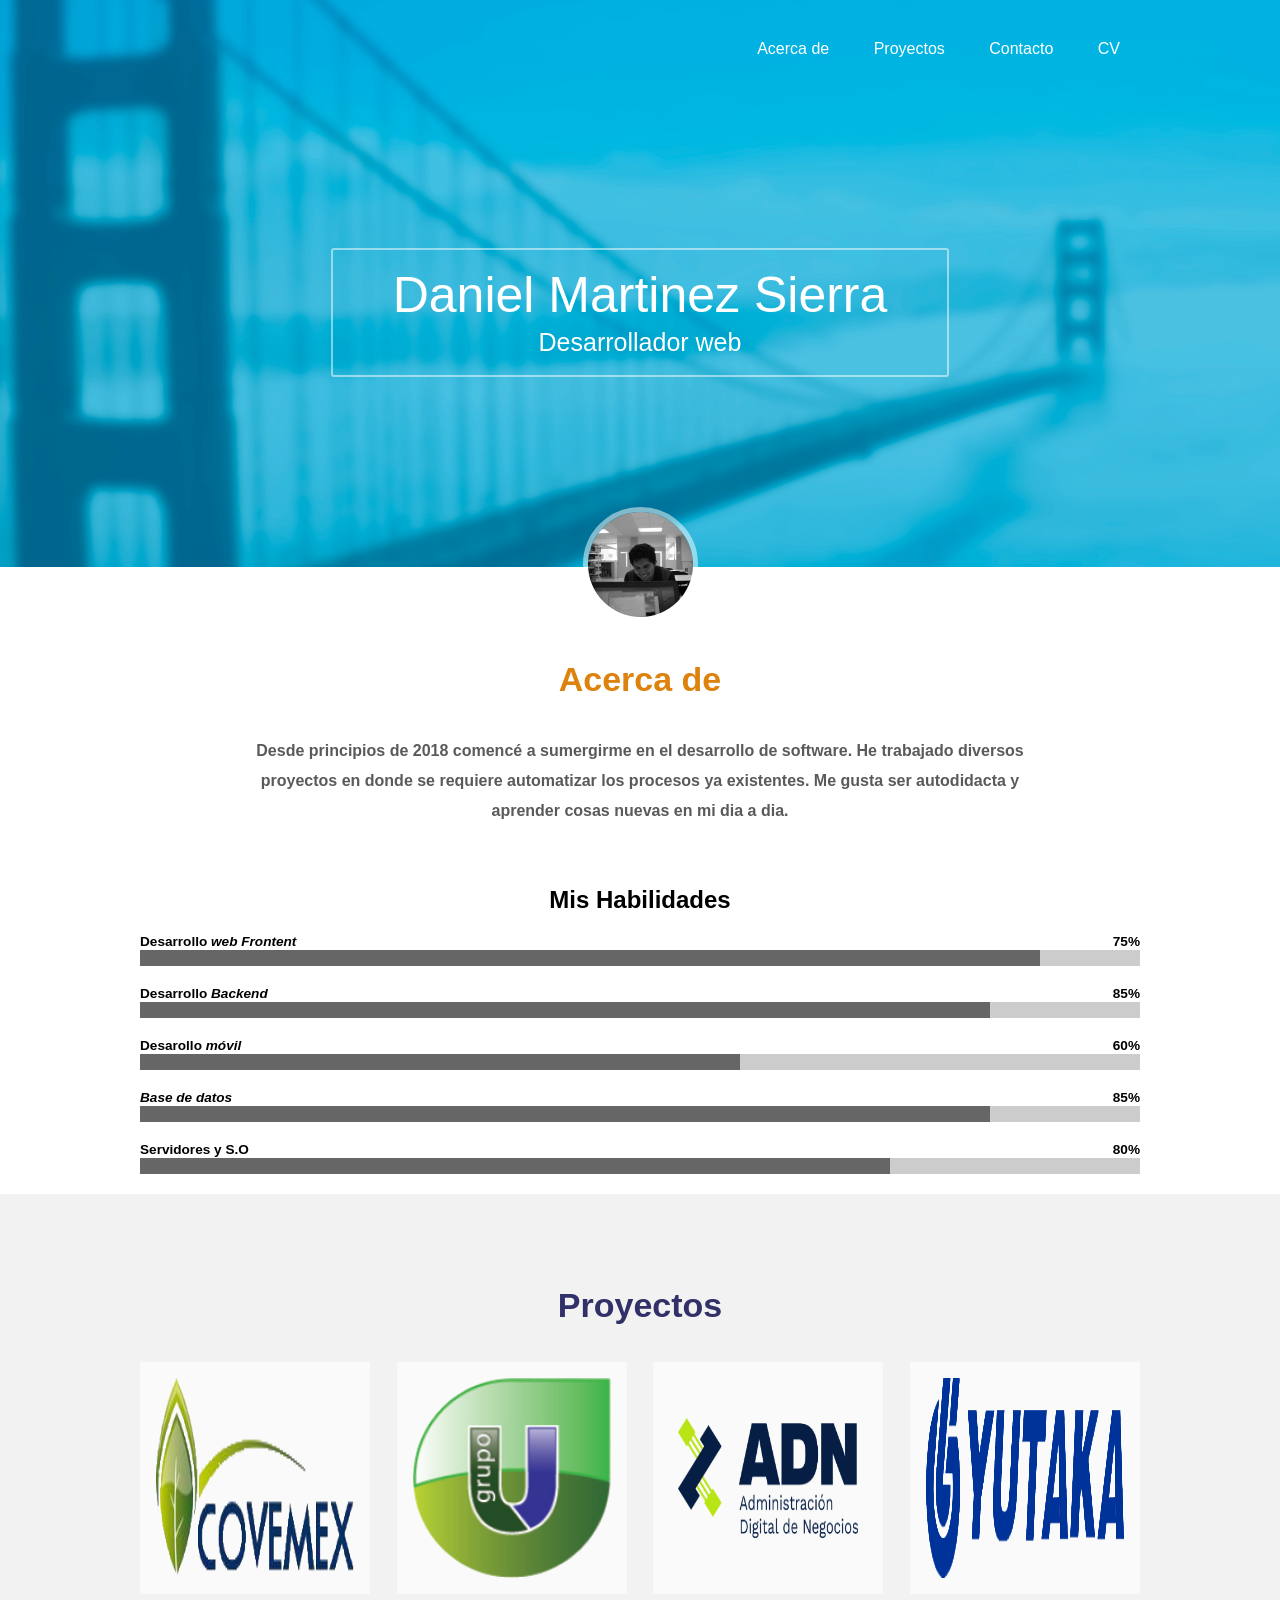
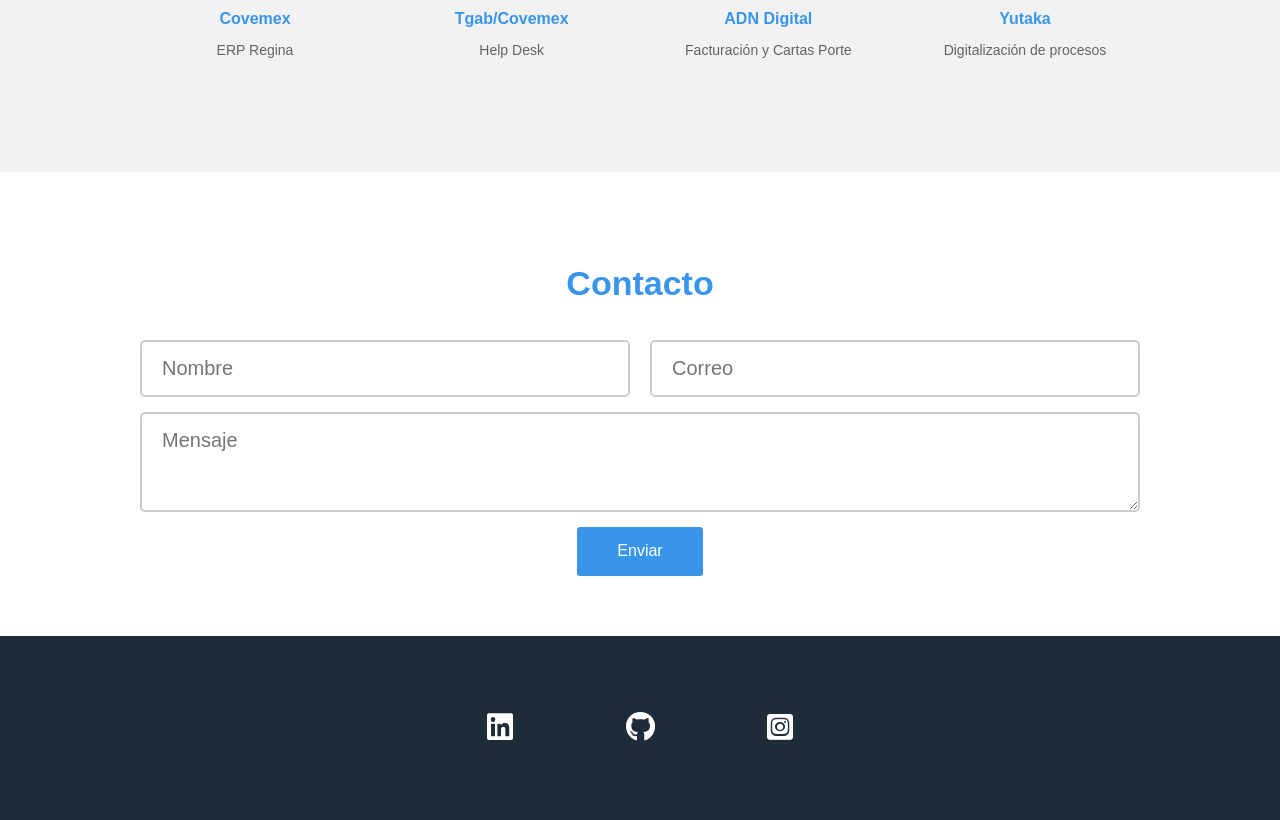
==== commit ec2ae8b8: "Se agrega enlace para CV" ====
--- a/index.html
+++ b/index.html
@@ -32,6 +32,7 @@
 				<a href="#acerca-de">Acerca de </a>
 				<a href="#trabajos">Proyectos</a>
 				<a href="#contacto">Contacto</a>
+				<a target="_blank" href="./assets//cv_dms.pdf">CV</a>
 			</nav>
 			<div class="container-text">
 				<div class="text">
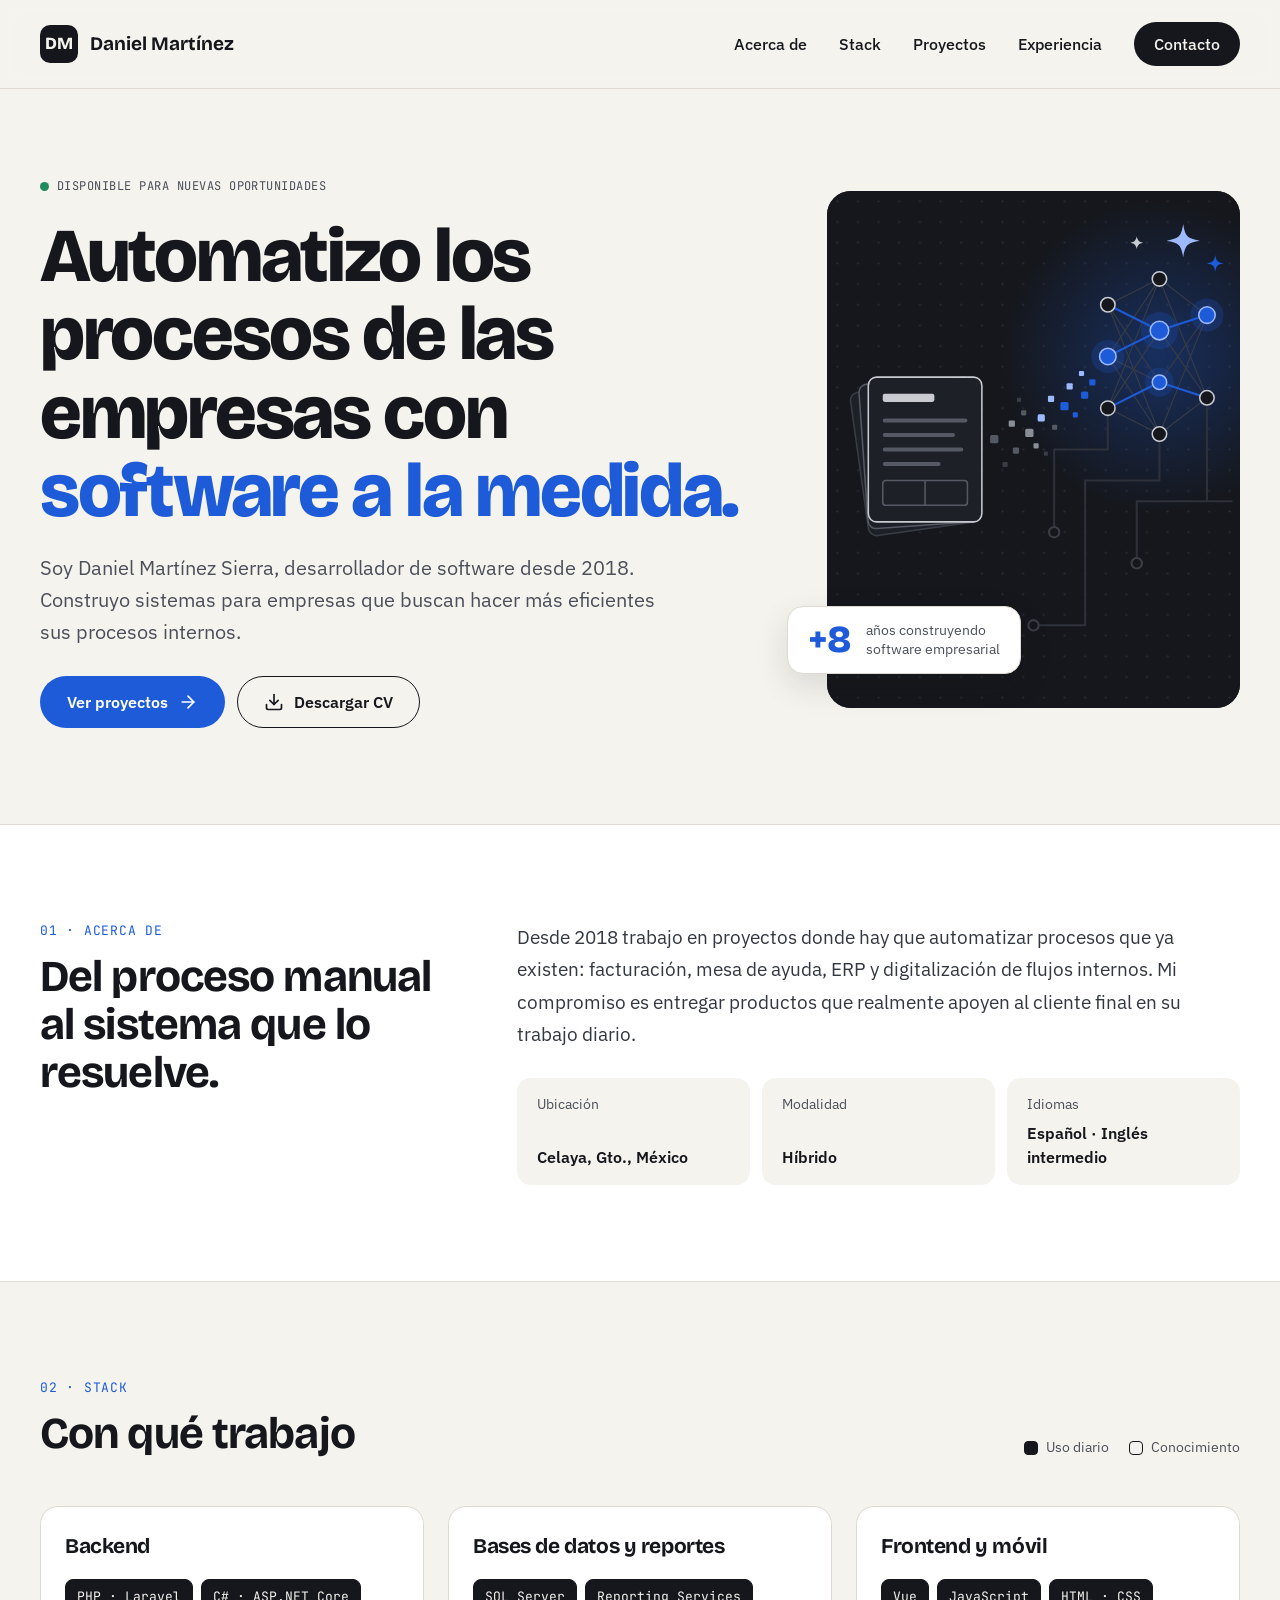
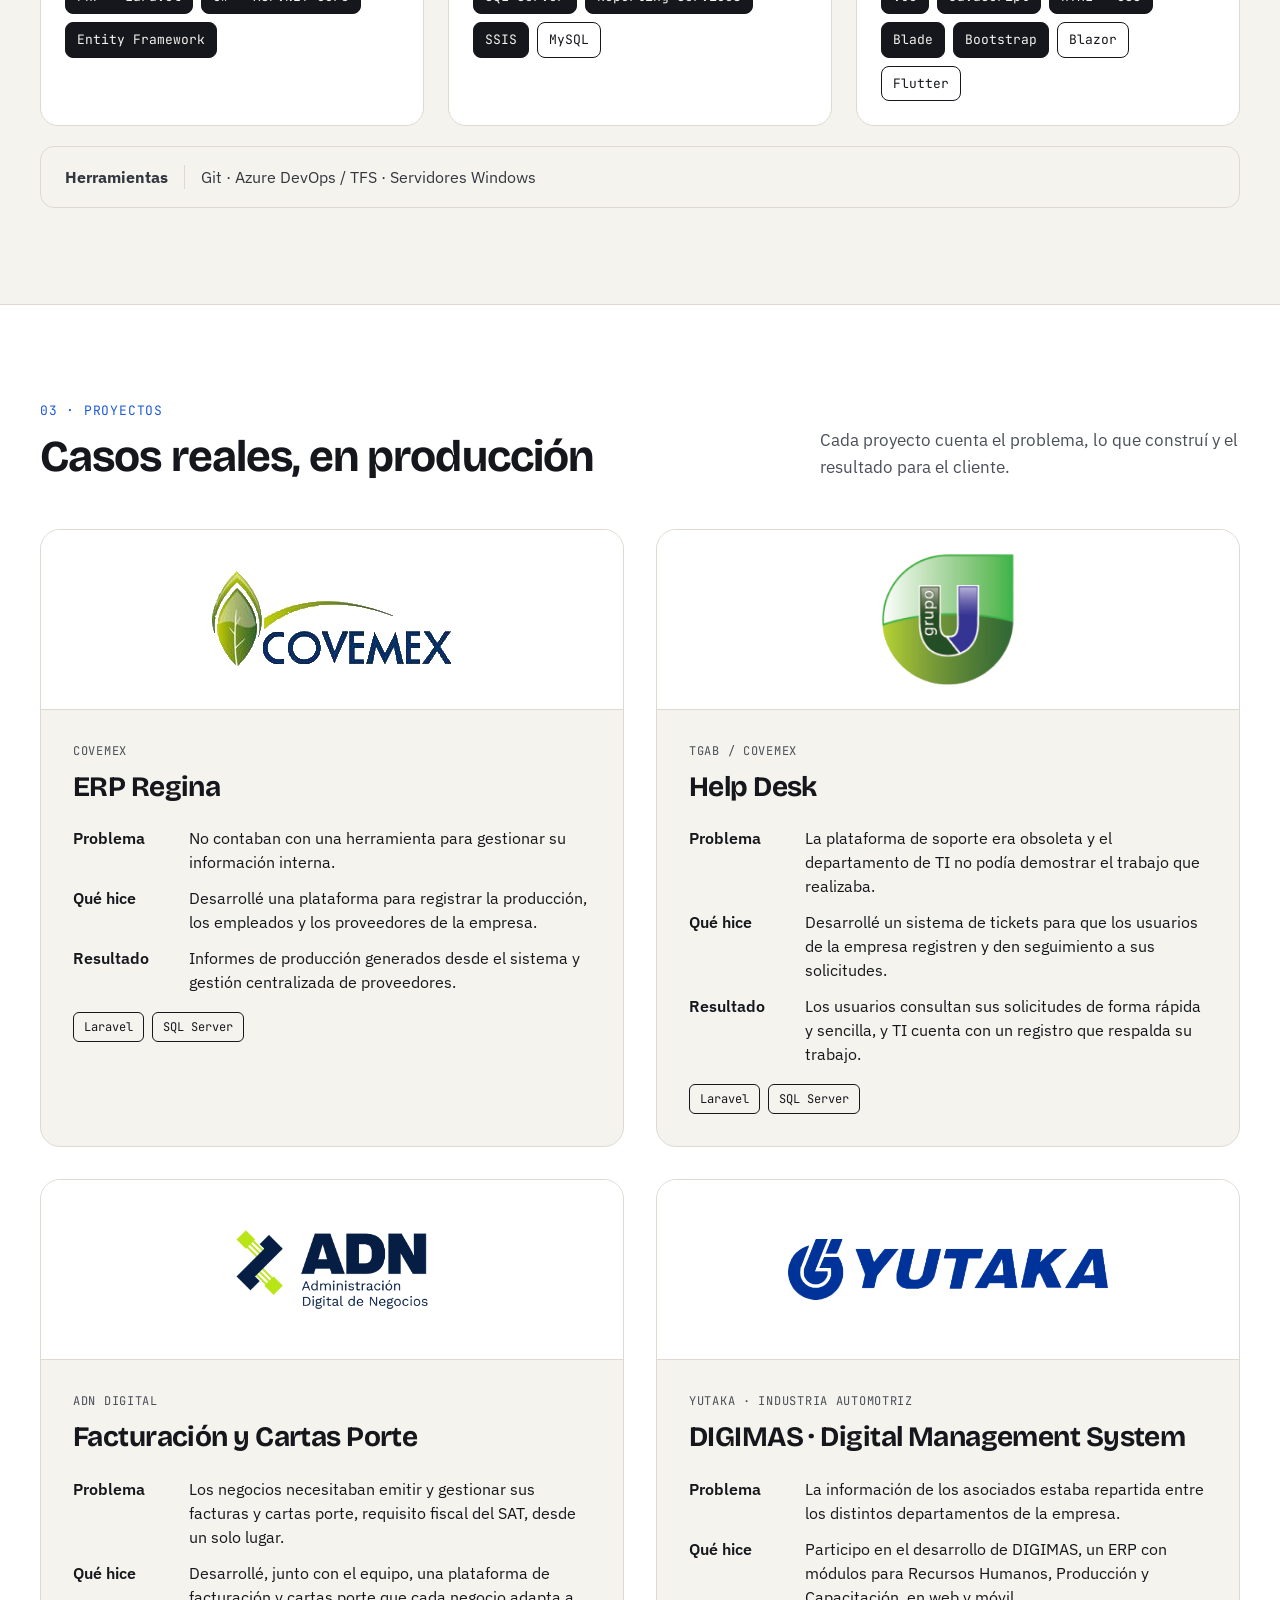
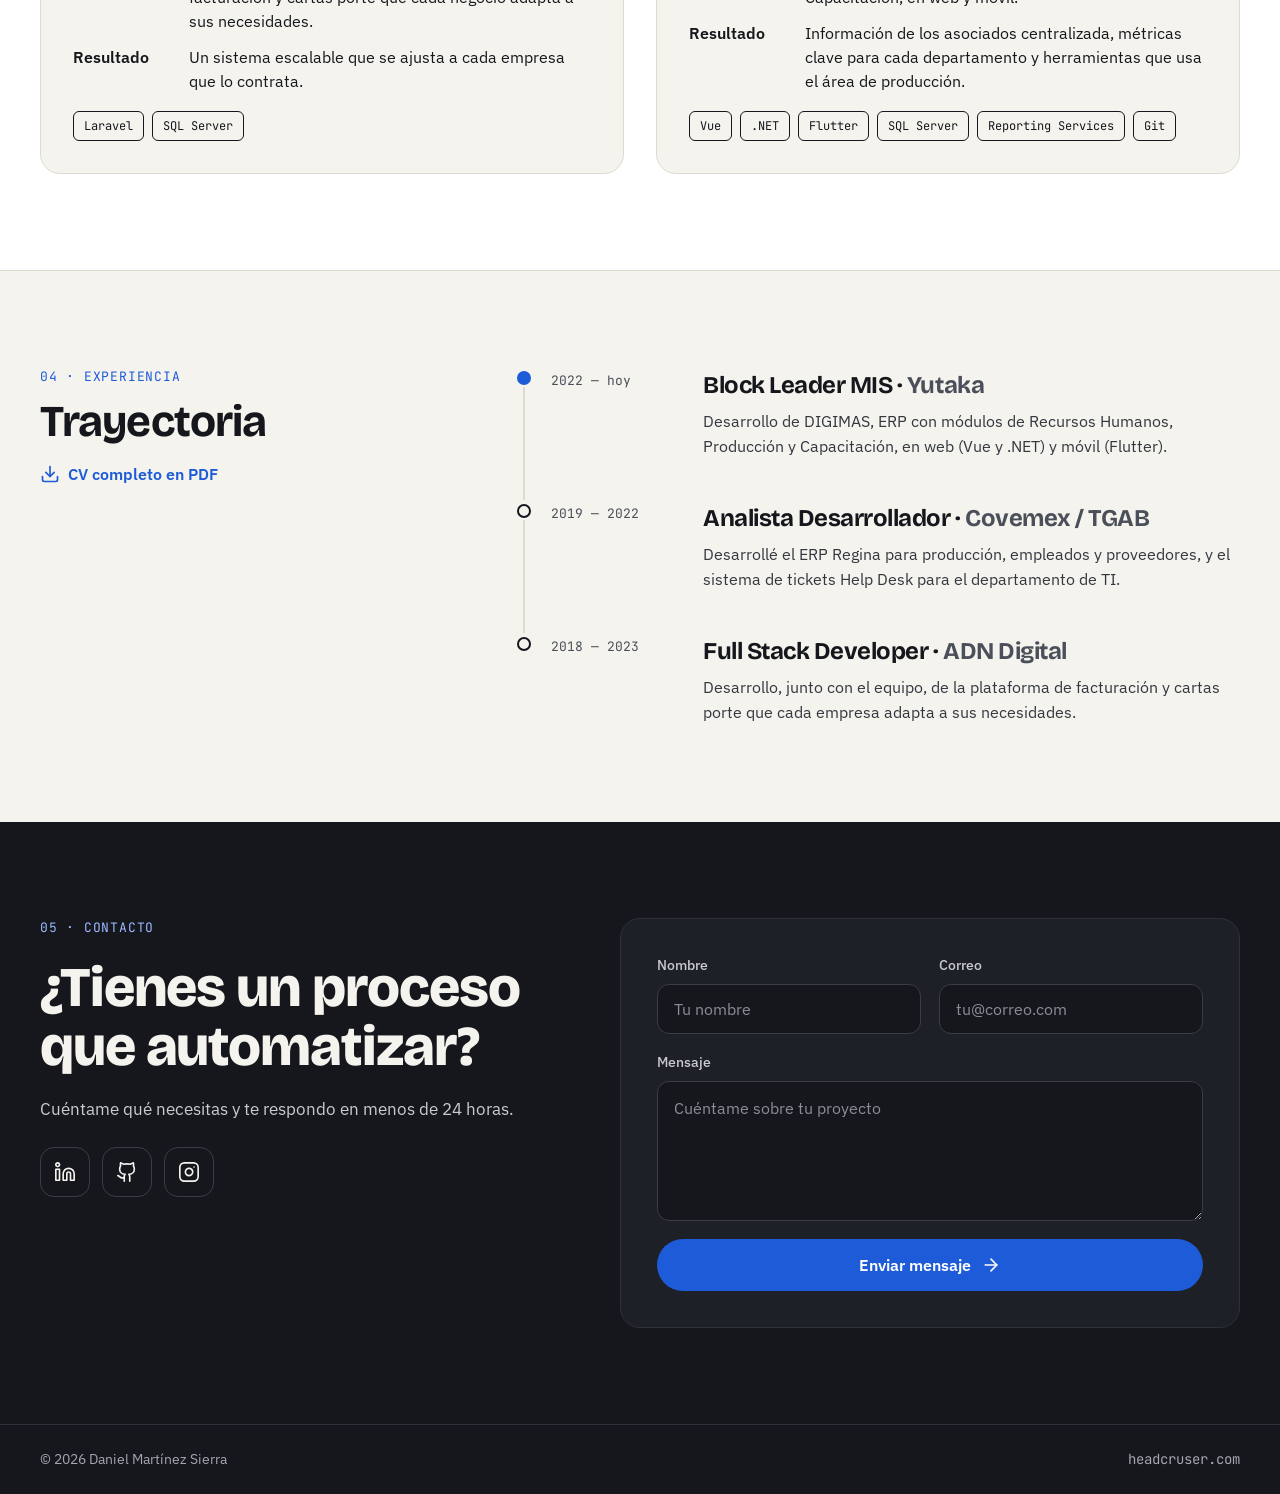
==== commit c74b7344: "Rediseño del portafolio y del CV - Nuevo diseño mobile-first con secciones de inicio, acerca de, sta" ====
--- a/index.html
+++ b/index.html
@@ -3,217 +3,385 @@
 <head>
 	<meta charset="UTF-8">
 	<meta name="viewport" content="width=device-width, initial-scale=1.0">
-	<title>Portafolio | Daniel Martinez Sierra </title>
-	<meta name="description" content="Hola bienvenid@ a mi Portafolio Profesional, soy Daniel Martinez Sierra, Desarrollador Web">
-	<meta name="theme-color" content="#3895ea">
+	<title>Daniel Martínez Sierra | Desarrollador de software</title>
+	<meta name="description" content="Portafolio de Daniel Martínez Sierra, desarrollador de software desde 2018. Sistemas a la medida para empresas que buscan hacer más eficientes sus procesos internos.">
+	<meta name="theme-color" content="#15171C">
+
 	<meta name="twitter:card" content="summary">
-
-	<meta name="theme-color" content="#d9006">
-    <meta name="twitter:card" content="summary">
-    <meta property="og:type" content="website">
-    <meta property="og:title" name="twitter:title" content="Portafolio CV - headcruser">
-    <meta property="og:description" name="twitter:description" content="Hola bienvenid@ a mi Portafolio Profesional, soy Daniel Martinez Sierra, Desarrollador Web">
+	<meta property="og:type" content="website">
+	<meta property="og:url" content="https://headcruser.com/">
+	<meta property="og:title" name="twitter:title" content="Daniel Martínez Sierra | Desarrollador de software">
+	<meta property="og:description" name="twitter:description" content="Sistemas a la medida que automatizan los procesos de las empresas.">
+	<meta property="og:image" content="https://headcruser.com/img/foto.jpg">
 
 	<link rel="apple-touch-icon" sizes="180x180" href="/img/favicon/apple-touch-icon.png">
 	<link rel="icon" type="image/png" sizes="32x32" href="/img/favicon/favicon-32x32.png">
 	<link rel="icon" type="image/png" sizes="16x16" href="/img/favicon/favicon-16x16.png">
 	<link rel="manifest" href="/img/favicon/site.webmanifest">
 
-	<link href="./css/vendor/fontawesome/css/all.min.css" rel="stylesheet">
+	<link rel="preconnect" href="https://fonts.googleapis.com">
+	<link rel="preconnect" href="https://fonts.gstatic.com" crossorigin>
+	<link href="https://fonts.googleapis.com/css2?family=Bricolage+Grotesque:opsz,wght@12..96,700;12..96,800&family=IBM+Plex+Sans:wght@400;500;600&family=JetBrains+Mono:wght@500&display=swap" rel="stylesheet">
 	<link href="./css/vendor/normalize/normalize.css" rel="stylesheet">
 	<link href="./css/app.css" rel="stylesheet">
 </head>
 
 <body>
-	<header>
-		<!-- container header -->
-		<div class="container">
-			<nav class="menu">
-				<a href="#acerca-de">Acerca de </a>
+	<!-- Encabezado -->
+	<header class="header">
+		<div class="container header__bar">
+			<a href="#inicio" class="brand">
+				<span class="brand__mark">DM</span>
+				<span class="brand__name">Daniel Martínez</span>
+			</a>
+
+			<button class="menu-btn" type="button" aria-label="Abrir menú" aria-expanded="false" aria-controls="menu">
+				<svg viewBox="0 0 24 24" aria-hidden="true"><line x1="4" x2="20" y1="7" y2="7"/><line x1="4" x2="20" y1="12" y2="12"/><line x1="4" x2="20" y1="17" y2="17"/></svg>
+			</button>
+
+			<nav class="menu" id="menu" aria-label="Principal">
+				<a href="#acerca-de">Acerca de</a>
+				<a href="#stack">Stack</a>
 				<a href="#trabajos">Proyectos</a>
-				<a href="#contacto">Contacto</a>
-				<a target="_blank" href="./assets//cv_dms.pdf">CV</a>
+				<a href="#experiencia">Experiencia</a>
+				<a href="#contacto" class="menu__cta">Contacto</a>
 			</nav>
-			<div class="container-text">
-				<div class="text">
-					<h1 class="name">Daniel Martinez Sierra</h1>
-					<h2 class="profession">Desarrollador web</h2>
-				</div>
-			</div>
 		</div>
 	</header>
 
-	<!-- Seccion principal -->
-	<section class="main">
-		<section class="acerca-de" id="acerca-de">
-			<!-- Acerca de -->
+	<main>
+		<!-- Inicio -->
+		<section class="hero" id="inicio">
+			<div class="container hero__grid">
+				<div class="hero__text">
+					<p class="status"><span class="status__dot"></span>Disponible para nuevas oportunidades</p>
+					<h1 class="hero__title">Automatizo los procesos de las empresas con <span class="accent">software a la medida.</span></h1>
+					<p class="hero__lead">
+						Soy Daniel Martínez Sierra, desarrollador de software desde 2018.
+						Construyo sistemas para empresas que buscan hacer más eficientes sus procesos internos.
+					</p>
+					<div class="hero__actions">
+						<a href="#trabajos" class="btn btn--primary">
+							Ver proyectos
+							<svg viewBox="0 0 24 24" aria-hidden="true"><path d="M5 12h14"/><path d="m12 5 7 7-7 7"/></svg>
+						</a>
+						<a href="./assets/cv_dms.pdf" target="_blank" rel="noopener" class="btn btn--outline">
+							<svg viewBox="0 0 24 24" aria-hidden="true"><path d="M21 15v4a2 2 0 0 1-2 2H5a2 2 0 0 1-2-2v-4"/><polyline points="7 10 12 15 17 10"/><line x1="12" x2="12" y1="15" y2="3"/></svg>
+							Descargar CV
+						</a>
+					</div>
+				</div>
+
+				<figure class="hero__photo">
+					<img src="img/hero-ia.svg" width="400" height="500" alt="Ilustración: documentos que se convierten en datos y alimentan una red neuronal">
+					<figcaption class="hero__badge">
+						<span class="hero__badge-num">+8</span>
+						<span>años construyendo<br>software empresarial</span>
+					</figcaption>
+				</figure>
+			</div>
+		</section>
+
+		<!-- Acerca de -->
+		<section class="section section--white" id="acerca-de">
+			<div class="container split">
+				<div class="split__head">
+					<p class="eyebrow">01 · Acerca de</p>
+					<h2 class="section__title">Del proceso manual al sistema que lo resuelve.</h2>
+				</div>
+				<div class="split__body">
+					<p class="about__text">
+						Desde 2018 trabajo en proyectos donde hay que automatizar procesos que ya existen:
+						facturación, mesa de ayuda, ERP y digitalización de flujos internos.
+						Mi compromiso es entregar productos que realmente apoyen al cliente final en su trabajo diario.
+					</p>
+					<dl class="facts">
+						<div class="fact">
+							<dt>Ubicación</dt>
+							<dd>Celaya, Gto., México</dd>
+						</div>
+						<div class="fact">
+							<dt>Modalidad</dt>
+							<dd>Híbrido</dd>
+						</div>
+						<div class="fact">
+							<dt>Idiomas</dt>
+							<dd>Español · Inglés intermedio</dd>
+						</div>
+					</dl>
+				</div>
+			</div>
+		</section>
+
+		<!-- Stack -->
+		<section class="section" id="stack">
 			<div class="container">
-				<div class="foto gray-scale">
-					<img src="img/foto.jpg" width="115" height="115" alt="Daniel Martinez">
-				</div>
-
-				<div class="text">
-					<h3 class="titulo">Acerca de</h3>
-					<p>
-						Desde principios de 2018 comencé a sumergirme en el desarrollo de software.
-						He trabajado diversos proyectos en donde se requiere automatizar los procesos
-						ya existentes. Me gusta ser autodidacta y aprender cosas nuevas en mi dia a dia.
-					</p>
-				</div>
-			</div>
-
-			<section class="container">
-				<article>
-					<h2 class="text-center">Mis Habilidades</h2>
-					<div class="progress">
-						<p>
-							<b>Desarrollo <i>web Frontent</i></b>
-							<b>75%</b>
-						</p>
-						<progress value="90" min="0" max="100"></progress>
-					</div>
-
-					<div class="progress">
-						<p>
-							<b>Desarrollo <i>Backend</i></b>
-							<b>85%</b>
-						</p>
-						<progress value="85" min="0" max="100"></progress>
-					</div>
-
-					<div class="progress">
-						<p>
-							<b>Desarollo <i>móvil</i></b>
-							<b>60%</b>
-						</p>
-						<progress value="60" min="0" max="100"></progress>
-					</div>
-
-					<div class="progress">
-						<p>
-							<b><i>Base de datos</i></b>
-							<b>85%</b>
-						</p>
-						<progress value="85" min="0" max="100"></progress>
-					</div>
-
-					<div class="progress">
-						<p>
-							<b>Servidores y S.O </b>
-							<b>80%</b>
-						</p>
-						<progress value="75" min="0" max="100"></progress>
-					</div>
-				</article>
-			</section>
-		</section>
-
-		<!-- Trabajos -->
-		<section class="trabajos" id="trabajos">
+				<div class="section__head">
+					<div>
+						<p class="eyebrow">02 · Stack</p>
+						<h2 class="section__title">Con qué trabajo</h2>
+					</div>
+					<ul class="legend">
+						<li><span class="legend__box legend__box--solid"></span>Uso diario</li>
+						<li><span class="legend__box"></span>Conocimiento</li>
+					</ul>
+				</div>
+
+				<div class="stack">
+					<article class="stack__group">
+						<h3>Backend</h3>
+						<ul class="chips">
+							<li class="chip chip--solid">PHP · Laravel</li>
+							<li class="chip chip--solid">C# · ASP.NET Core</li>
+							<li class="chip chip--solid">Entity Framework</li>
+						</ul>
+					</article>
+					<article class="stack__group">
+						<h3>Bases de datos y reportes</h3>
+						<ul class="chips">
+							<li class="chip chip--solid">SQL Server</li>
+							<li class="chip chip--solid">Reporting Services</li>
+							<li class="chip chip--solid">SSIS</li>
+							<li class="chip">MySQL</li>
+						</ul>
+					</article>
+					<article class="stack__group">
+						<h3>Frontend y móvil</h3>
+						<ul class="chips">
+							<li class="chip chip--solid">Vue</li>
+							<li class="chip chip--solid">JavaScript</li>
+							<li class="chip chip--solid">HTML · CSS</li>
+							<li class="chip chip--solid">Blade</li>
+							<li class="chip chip--solid">Bootstrap</li>
+							<li class="chip">Blazor</li>
+							<li class="chip">Flutter</li>
+						</ul>
+					</article>
+				</div>
+
+				<p class="tools">
+					<strong>Herramientas</strong>
+					<span>Git · Azure DevOps / TFS · Servidores Windows</span>
+				</p>
+			</div>
+		</section>
+
+		<!-- Proyectos -->
+		<section class="section section--white" id="trabajos">
 			<div class="container">
-				<h3 class="titulo">Proyectos</h3>
-				<div class="container-trabajos">
-					<div class="trabajo">
-						<div class="thumb">
-							<img src="img/proyectos/covemex.png" width="300" height="200" alt="Covemex">
-						</div>
-						<div class="descripcion">
-							<p class="nombre">Covemex </p>
-							<p class="categoria">ERP Regina</p>
-						</div>
-					</div>
-
-					<div class="trabajo">
-						<div class="thumb">
-							<img src="img/proyectos/grupo_u.png" width="300" height="200" alt="TGAB/Covemex">
-						</div>
-						<div class="descripcion">
-							<p class="nombre">Tgab/Covemex</p>
-							<p class="categoria">Help Desk</p>
-						</div>
-					</div>
-
-					<div class="trabajo">
-						<div class="thumb">
-							<img src="img/proyectos/adn.png" width="300" height="200" alt="ADN">
-						</div>
-						<div class="descripcion">
-							<p class="nombre">ADN Digital</p>
-							<p class="categoria">Facturación y Cartas Porte</p>
-						</div>
-					</div>
-
-					<div class="trabajo">
-						<div class="thumb">
-							<img src="img/proyectos/yutaka.png" width="300" height="200" alt="Yutaka de México">
-						</div>
-						<div class="descripcion">
-							<p class="nombre">Yutaka</p>
-							<p class="categoria">Digitalización de procesos</p>
-						</div>
-					</div>
-
-				</div>
-			</div>
-		</section>
-	</section>
-
-	<button class='scroll-top-btn hidden'>&#11014;</button>
-
-	<footer>
+				<div class="section__head">
+					<div>
+						<p class="eyebrow">03 · Proyectos</p>
+						<h2 class="section__title">Casos reales, en producción</h2>
+					</div>
+					<p class="section__intro">Cada proyecto cuenta el problema, lo que construí y el resultado para el cliente.</p>
+				</div>
+
+				<div class="projects">
+					<article class="project">
+						<div class="project__logo">
+							<img src="img/proyectos/covemex.png" width="240" height="97" alt="Logotipo de Covemex" loading="lazy">
+						</div>
+						<div class="project__body">
+							<p class="project__client">Covemex</p>
+							<h3 class="project__title">ERP Regina</h3>
+							<dl class="project__case">
+								<dt>Problema</dt><dd>No contaban con una herramienta para gestionar su información interna.</dd>
+								<dt>Qué hice</dt><dd>Desarrollé una plataforma para registrar la producción, los empleados y los proveedores de la empresa.</dd>
+								<dt>Resultado</dt><dd>Informes de producción generados desde el sistema y gestión centralizada de proveedores.</dd>
+							</dl>
+							<ul class="chips chips--small">
+								<li class="chip">Laravel</li>
+								<li class="chip">SQL Server</li>
+							</ul>
+						</div>
+					</article>
+
+					<article class="project">
+						<div class="project__logo">
+							<img src="img/proyectos/grupo_u.png" width="176" height="174" alt="Logotipo de TGAB / Covemex" loading="lazy">
+						</div>
+						<div class="project__body">
+							<p class="project__client">TGAB / Covemex</p>
+							<h3 class="project__title">Help Desk</h3>
+							<dl class="project__case">
+								<dt>Problema</dt><dd>La plataforma de soporte era obsoleta y el departamento de TI no podía demostrar el trabajo que realizaba.</dd>
+								<dt>Qué hice</dt><dd>Desarrollé un sistema de tickets para que los usuarios de la empresa registren y den seguimiento a sus solicitudes.</dd>
+								<dt>Resultado</dt><dd>Los usuarios consultan sus solicitudes de forma rápida y sencilla, y TI cuenta con un registro que respalda su trabajo.</dd>
+							</dl>
+							<ul class="chips chips--small">
+								<li class="chip">Laravel</li>
+								<li class="chip">SQL Server</li>
+							</ul>
+						</div>
+					</article>
+
+					<article class="project">
+						<div class="project__logo">
+							<img src="img/proyectos/adn.png" width="5333" height="3333" alt="Logotipo de ADN Digital" loading="lazy">
+						</div>
+						<div class="project__body">
+							<p class="project__client">ADN Digital</p>
+							<h3 class="project__title">Facturación y Cartas Porte</h3>
+							<dl class="project__case">
+								<dt>Problema</dt><dd>Los negocios necesitaban emitir y gestionar sus facturas y cartas porte, requisito fiscal del SAT, desde un solo lugar.</dd>
+								<dt>Qué hice</dt><dd>Desarrollé, junto con el equipo, una plataforma de facturación y cartas porte que cada negocio adapta a sus necesidades.</dd>
+								<dt>Resultado</dt><dd>Un sistema escalable que se ajusta a cada empresa que lo contrata.</dd>
+							</dl>
+							<ul class="chips chips--small">
+								<li class="chip">Laravel</li>
+								<li class="chip">SQL Server</li>
+							</ul>
+						</div>
+					</article>
+
+					<article class="project">
+						<div class="project__logo">
+							<img src="img/proyectos/yutaka.png" width="1180" height="225" alt="Logotipo de Yutaka de México" loading="lazy">
+						</div>
+						<div class="project__body">
+							<p class="project__client">Yutaka · Industria automotriz</p>
+							<h3 class="project__title">DIGIMAS · Digital Management System</h3>
+							<dl class="project__case">
+								<dt>Problema</dt><dd>La información de los asociados estaba repartida entre los distintos departamentos de la empresa.</dd>
+								<dt>Qué hice</dt><dd>Participo en el desarrollo de DIGIMAS, un ERP con módulos para Recursos Humanos, Producción y Capacitación, en web y móvil.</dd>
+								<dt>Resultado</dt><dd>Información de los asociados centralizada, métricas clave para cada departamento y herramientas que usa el área de producción.</dd>
+							</dl>
+							<ul class="chips chips--small">
+								<li class="chip">Vue</li>
+								<li class="chip">.NET</li>
+								<li class="chip">Flutter</li>
+								<li class="chip">SQL Server</li>
+								<li class="chip">Reporting Services</li>
+								<li class="chip">Git</li>
+							</ul>
+						</div>
+					</article>
+				</div>
+			</div>
+		</section>
+
+		<!-- Experiencia -->
+		<section class="section" id="experiencia">
+			<div class="container split">
+				<div class="split__head">
+					<p class="eyebrow">04 · Experiencia</p>
+					<h2 class="section__title">Trayectoria</h2>
+					<a href="./assets/cv_dms.pdf" target="_blank" rel="noopener" class="link">
+						<svg viewBox="0 0 24 24" aria-hidden="true"><path d="M21 15v4a2 2 0 0 1-2 2H5a2 2 0 0 1-2-2v-4"/><polyline points="7 10 12 15 17 10"/><line x1="12" x2="12" y1="15" y2="3"/></svg>
+						CV completo en PDF
+					</a>
+				</div>
+				<ol class="timeline split__body">
+					<li class="timeline__item timeline__item--current">
+						<span class="timeline__date">2022 — hoy</span>
+						<div>
+							<h3 class="timeline__role">Block Leader MIS · <span>Yutaka</span></h3>
+							<p>Desarrollo de DIGIMAS, ERP con módulos de Recursos Humanos, Producción y Capacitación, en web (Vue y .NET) y móvil (Flutter).</p>
+						</div>
+					</li>
+					<li class="timeline__item">
+						<span class="timeline__date">2019 — 2022</span>
+						<div>
+							<h3 class="timeline__role">Analista Desarrollador · <span>Covemex / TGAB</span></h3>
+							<p>Desarrollé el ERP Regina para producción, empleados y proveedores, y el sistema de tickets Help Desk para el departamento de TI.</p>
+						</div>
+					</li>
+					<li class="timeline__item">
+						<span class="timeline__date">2018 — 2023</span>
+						<div>
+							<h3 class="timeline__role">Full Stack Developer · <span>ADN Digital</span></h3>
+							<p>Desarrollo, junto con el equipo, de la plataforma de facturación y cartas porte que cada empresa adapta a sus necesidades.</p>
+						</div>
+					</li>
+				</ol>
+			</div>
+		</section>
+	</main>
+
+	<button class="scroll-top-btn hidden" type="button" aria-label="Volver arriba">
+		<svg viewBox="0 0 24 24" aria-hidden="true"><path d="M12 19V5"/><path d="m5 12 7-7 7 7"/></svg>
+	</button>
+
+	<!-- Contacto y pie -->
+	<footer class="footer">
 		<section class="contact" id="contacto">
-			<div class="container">
-				<h3 class="title">Contacto</h3>
+			<div class="container contact__grid">
+				<div class="contact__text">
+					<p class="eyebrow eyebrow--light">05 · Contacto</p>
+					<h2 class="contact__title">¿Tienes un proceso que automatizar?</h2>
+					<p class="contact__lead">Cuéntame qué necesitas y te respondo en menos de 24 horas.</p>
+					<div class="social">
+						<a href="https://www.linkedin.com/in/daniel-martinez-sierra-headcruser/" target="_blank" rel="noopener" aria-label="LinkedIn">
+							<svg viewBox="0 0 24 24" aria-hidden="true"><path d="M16 8a6 6 0 0 1 6 6v7h-4v-7a2 2 0 0 0-2-2 2 2 0 0 0-2 2v7h-4v-7a6 6 0 0 1 6-6z"/><rect width="4" height="12" x="2" y="9"/><circle cx="4" cy="4" r="2"/></svg>
+						</a>
+						<a href="https://github.com/headcruser/" target="_blank" rel="noopener" aria-label="GitHub">
+							<svg viewBox="0 0 24 24" aria-hidden="true"><path d="M15 22v-4a4.8 4.8 0 0 0-1-3.5c3 0 6-2 6-5.5.08-1.25-.27-2.48-1-3.5.28-1.15.28-2.35 0-3.5 0 0-1 0-3 1.5-2.64-.5-5.36-.5-8 0C6 2 5 2 5 2c-.3 1.15-.3 2.35 0 3.5A5.403 5.403 0 0 0 4 9c0 3.5 3 5.5 6 5.5-.39.49-.68 1.05-.85 1.65-.17.6-.22 1.23-.15 1.85v4"/><path d="M9 18c-4.51 2-5-2-7-2"/></svg>
+						</a>
+						<a href="https://www.instagram.com/headcruser87/" target="_blank" rel="noopener" aria-label="Instagram">
+							<svg viewBox="0 0 24 24" aria-hidden="true"><rect width="20" height="20" x="2" y="2" rx="5" ry="5"/><path d="M16 11.37A4 4 0 1 1 12.63 8 4 4 0 0 1 16 11.37z"/><line x1="17.5" x2="17.51" y1="6.5" y2="6.5"/></svg>
+						</a>
+					</div>
+				</div>
+
 				<form class="form--contact">
-					<input type="text"
-						placeholder="Nombre"
-						title="Acepta letras y números"
-						name="nombre"
-						required
-						autocomplete="off"
-						pattern="^[A-Za-zÑñÁáÉéÍíÓóÚúÜü\s]+$"
-						>
-
-					<input type="email"
-						placeholder="Correo"
-						title="Correo"
-						name="correo"
-						required
-						autocomplete="off">
-
-					<textarea
-						name="mensaje"
-						title="Mensaje"
-						placeholder="Mensaje" autocomplete="off"></textarea>
-
-					<input class="boton" type="submit" value="Enviar">
+					<div class="form__row">
+						<label class="field">
+							<span>Nombre</span>
+							<input type="text"
+								placeholder="Tu nombre"
+								title="Solo se aceptan letras y espacios"
+								name="nombre"
+								required
+								autocomplete="name"
+								pattern="^[A-Za-zÑñÁáÉéÍíÓóÚúÜü\s]+$">
+						</label>
+						<label class="field">
+							<span>Correo</span>
+							<input type="email"
+								placeholder="tu@correo.com"
+								title="Correo"
+								name="correo"
+								required
+								autocomplete="email">
+						</label>
+					</div>
+					<label class="field">
+						<span>Mensaje</span>
+						<textarea
+							name="mensaje"
+							title="Mensaje"
+							placeholder="Cuéntame sobre tu proyecto"
+							required></textarea>
+					</label>
+
+					<button class="btn btn--primary btn--block" type="submit">
+						Enviar mensaje
+						<svg viewBox="0 0 24 24" aria-hidden="true"><path d="M5 12h14"/><path d="m12 5 7 7-7 7"/></svg>
+					</button>
+
+					<div class="contact-form-loader none">
+						<img src="img/loader.svg" alt="Enviando">
+					</div>
 				</form>
-
-				<div class="contact-form-loader text-center none">
-					<center>
-						<img src="img/loader.svg" alt="Enviando">
-					</center>
-				</div>
-
-				<article id="gracias" class="modal">
-					<div class="modal-content">
-						<article class="contact-form-response">
-							<h3>!Muchas Gracias! <br> por tus comentarios</h3>
-							<svg xmlns="http://www.w3.org/2000/svg" width="24" height="24" viewBox="0 0 24 24"><path d="M12,18c4,0,5-4,5-4H7C7,14,8,18,12,18z"/><path d="M12,2C6.486,2,2,6.486,2,12c0,5.514,4.486,10,10,10s10-4.486,10-10C22,6.486,17.514,2,12,2z M12,20c-4.411,0-8-3.589-8-8 s3.589-8,8-8s8,3.589,8,8S16.411,20,12,20z"/><path d="M13 12l2 .012C15.012 11.55 15.194 11 16 11s.988.55 1 1h2c0-1.206-.799-3-3-3S13 10.794 13 12zM8 11c.806 0 .988.55 1 1h2c0-1.206-.799-3-3-3s-3 1.794-3 3l2 .012C7.012 11.55 7.194 11 8 11z"/></svg>
-						</article>
-					</div>
-				</article>
-
-			</div>
-		</section>
-		<section class="social-network">
-			<div class="container">
-				<a href="https://www.linkedin.com/in/daniel-martinez-sierra-headcruser/" target="_blank" rel="noopener" class="linkedin"> <i class="fab fa-linkedin"></i></a>
-				<a href="https://github.com/headcruser/" target="_blank" rel="noopener" class="git"><i class="fab fa-github"></i></a>
-				<a href="https://www.instagram.com/headcruser87/" class="ins"> <i class="fab fa-instagram-square"></i></a>
-			</div>
-		</section>
+			</div>
+		</section>
+
+		<div class="container footer__bar">
+			<span>© <span class="year">2026</span> Daniel Martínez Sierra</span>
+			<span class="footer__domain">headcruser.com</span>
+		</div>
 	</footer>
+
+	<article id="gracias" class="modal">
+		<div class="modal-content">
+			<article class="contact-form-response">
+				<svg viewBox="0 0 24 24" aria-hidden="true"><path d="M20 6 9 17l-5-5"/></svg>
+				<h3>¡Muchas gracias!</h3>
+				<p>Recibí tu mensaje, te responderé pronto.</p>
+			</article>
+		</div>
+	</article>
 
 	<script src="./js/app.js"></script>
 </body>
--- a/css/app.css
+++ b/css/app.css
@@ -1,515 +1,1118 @@
 :root{
-	--main-color:#3498db;
-    --second-color: #000000;
-    --white-color:#fff;
-    --gray-light-color:#f3f3f3;
-    --gray-color: #ccc;
-    --gray-dark-color: #666;
-	--black-alpha-color:rgba(0,0,0,0.5);
-}
-
-
-/*Quita las propiedades por defecto*/
-*{
-	-webkit-box-sizing: border-box;
-	-moz-box-sizing: border-box;
+	--main-color: #1D5BD8;
+	--main-color-dark: #1747A8;
+	--main-color-light: #9DB9FF;
+	--second-color: #15171C;
+	--white-color: #fff;
+	--bg-color: #F5F3EE;
+	--line-color: #DEDAD1;
+	--text-color: #33373F;
+	--muted-color: #4A4F59;
+	--ph-bg-color: #E9E4D8;
+	--ph-text-color: #555963;
+	--success-color: #1F8A5B;
+	--dark-surface-color: #1E2027;
+	--dark-line-color: #2E313A;
+	--dark-border-color: #3A3D46;
+	--dark-text-color: #C9CBD1;
+	--black-alpha-color: rgba(21, 23, 28, 0.6);
+
+	--font-display: "Bricolage Grotesque", "IBM Plex Sans", sans-serif;
+	--font-body: "IBM Plex Sans", system-ui, sans-serif;
+	--font-mono: "JetBrains Mono", ui-monospace, monospace;
+
+	--gutter: 20px;
+	--section-space: 56px;
+	--header-height: 68px;
+}
+
+@media screen and (min-width: 768px){
+	:root{
+		--gutter: 40px;
+		--section-space: 80px;
+		--header-height: 88px;
+	}
+}
+
+@media screen and (min-width: 1200px){
+	:root{
+		--section-space: 96px;
+	}
+}
+
+/************************** Base ******************************/
+*,
+*::before,
+*::after{
 	box-sizing: border-box;
 }
 
-/*Cuerpo de la pagina*/
-body
-{
-	background: #fff;
-	font-family: "Open Sans",Sans-serif;
+html{
+	scroll-behavior: smooth;
+	scroll-padding-top: var(--header-height);
+}
+
+body{
+	margin: 0;
+	background: var(--bg-color);
+	color: var(--second-color);
+	font-family: var(--font-body);
 	font-size: 16px;
-}
-
-html{
-    scroll-behavior: smooth;
-}
-
-/************************** Contenedor padre ******************************/
-.container
-{
-	width:90%;
-	max-width: 1000px;
-	margin:auto;
-	overflow: hidden;
-}
-
-/************************** Seccion header ******************************/
-header
-{
-	background: url('../img/header.png') #77bfdf; /*Carga de la imagen*/
-	background-repeat: no-repeat;
-	background-position: center;
-	max-height: 600px;
-}
-
-/*************************Seccion menu**********************************/
-header .menu
-{
-	margin: 40px 0;
-	text-align: right;
-}
-
-header .menu a
-{
-	margin: 0 20px;
-	color: #fff;
-	padding-bottom: 9px;
+	line-height: 1.5;
+	-webkit-font-smoothing: antialiased;
+}
+
+img{
+	max-width: 100%;
+	height: auto;
+}
+
+a{
+	color: inherit;
 	text-decoration: none;
-	border-bottom: 2px solid transparent;
-	font-size: 1em; /*hace referencia al contenedoor body 16 px*/
-}
-
-header .menu a:hover
-{
-	border-bottom: 2px solid #fff;
-}
-
-/********************** Contenedor del texto *****************************/
-header .container-text
-{
-	display: flex; /*Propiedades flexbox*/
+}
+
+svg{
+	width: 20px;
+	height: 20px;
+	fill: none;
+	stroke: currentColor;
+	stroke-width: 2;
+	stroke-linecap: round;
+	stroke-linejoin: round;
+	flex-shrink: 0;
+}
+
+:focus-visible{
+	outline: 3px solid var(--main-color);
+	outline-offset: 3px;
+}
+
+h1, h2, h3{
+	font-family: var(--font-display);
+	letter-spacing: -0.02em;
+	margin: 0;
+}
+
+p{
+	margin: 0;
+}
+
+.container{
+	width: 100%;
+	max-width: calc(1200px + var(--gutter) * 2);
+	margin: 0 auto;
+	padding: 0 var(--gutter);
+}
+
+.accent{
+	color: var(--main-color);
+}
+
+/* Texto pendiente de completar */
+.ph{
+	background: var(--ph-bg-color);
+	color: var(--ph-text-color);
+	border-radius: 4px;
+	padding: 1px 6px;
+}
+
+.ph--dark{
+	background: #2A2D35;
+	color: var(--dark-text-color);
+}
+
+/************************** Botones y enlaces ******************************/
+.btn{
+	display: inline-flex;
+	align-items: center;
 	justify-content: center;
-	align-content: center;
-	margin:190px 0;
-}
-
-header .container-text .text
-{
-	border: 2px solid rgba(255,255,255,0.5);
-	border-radius: 3px;
-	display: inline-block;
-	text-align: center;
-	padding: 20px 60px;
-}
-
-header .container-text .text h1,
-header .container-text .text h2
-{
-	color: #fff;
-	font-weight: 360;
+	gap: 10px;
+	height: 52px;
+	padding: 0 26px;
+	border-radius: 999px;
+	border: 1.5px solid transparent;
+	font: inherit;
+	font-size: 16px;
+	font-weight: 600;
+	cursor: pointer;
+	transition: background-color .2s, color .2s, border-color .2s;
+}
+
+.btn--primary{
+	background: var(--main-color);
+	color: var(--white-color);
+}
+
+.btn--primary:hover{
+	background: var(--main-color-dark);
+}
+
+.btn--outline{
+	border-color: var(--second-color);
+	color: var(--second-color);
+}
+
+.btn--outline:hover{
+	background: var(--second-color);
+	color: var(--bg-color);
+}
+
+.btn--block{
+	width: 100%;
+}
+
+.link{
+	display: inline-flex;
+	align-items: center;
+	gap: 8px;
+	font-weight: 600;
+	color: var(--main-color);
+}
+
+.link:hover{
+	color: var(--main-color-dark);
+}
+
+/************************** Encabezado ******************************/
+.header{
+	position: sticky;
+	top: 0;
+	z-index: 900;
+	background: rgba(245, 243, 238, 0.92);
+	backdrop-filter: blur(8px);
+	border-bottom: 1px solid var(--line-color);
+}
+
+.header__bar{
+	height: var(--header-height);
+	display: flex;
+	align-items: center;
+	justify-content: space-between;
+}
+
+.brand{
+	display: flex;
+	align-items: center;
+	gap: 12px;
+}
+
+.brand__mark{
+	width: 38px;
+	height: 38px;
+	border-radius: 10px;
+	background: var(--second-color);
+	color: var(--bg-color);
+	display: flex;
+	align-items: center;
+	justify-content: center;
+	font-family: var(--font-display);
+	font-weight: 800;
+	font-size: 17px;
+}
+
+.brand__name{
+	font-family: var(--font-display);
+	font-weight: 700;
+	font-size: 19px;
+}
+
+.menu-btn{
+	width: 44px;
+	height: 44px;
+	border-radius: 12px;
+	border: 1px solid var(--line-color);
+	background: var(--white-color);
+	color: var(--second-color);
+	display: flex;
+	align-items: center;
+	justify-content: center;
+	cursor: pointer;
+}
+
+.menu-btn svg{
+	width: 22px;
+	height: 22px;
+}
+
+/* Menú móvil: se abre agregando .menu--open desde JS */
+.menu{
+	display: none;
+	position: absolute;
+	top: var(--header-height);
+	left: 0;
+	right: 0;
+	flex-direction: column;
+	padding: 12px var(--gutter) 24px;
+	background: var(--bg-color);
+	border-bottom: 1px solid var(--line-color);
+	font-weight: 500;
+}
+
+.menu--open{
+	display: flex;
+}
+
+.menu a{
+	padding: 12px 0;
+	font-size: 17px;
+}
+
+.menu a:hover{
+	color: var(--main-color);
+}
+
+.menu .menu__cta{
+	margin-top: 8px;
+	height: 48px;
+	padding: 0 20px;
+	border-radius: 999px;
+	background: var(--second-color);
+	color: var(--bg-color);
+	display: flex;
+	align-items: center;
+	justify-content: center;
+}
+
+.menu .menu__cta:hover{
+	background: var(--main-color);
+	color: var(--white-color);
+}
+
+@media screen and (min-width: 900px){
+	.menu-btn{
+		display: none;
+	}
+
+	.menu{
+		display: flex;
+		position: static;
+		flex-direction: row;
+		align-items: center;
+		gap: 32px;
+		padding: 0;
+		background: none;
+		border: 0;
+	}
+
+	.menu a{
+		padding: 0;
+		font-size: 16px;
+	}
+
+	.menu .menu__cta{
+		margin-top: 0;
+		height: 44px;
+	}
+}
+
+/************************** Inicio ******************************/
+.hero{
+	padding: 40px 0 var(--section-space);
+}
+
+.hero__grid{
+	display: grid;
+	gap: 40px;
+}
+
+.hero__text{
+	display: flex;
+	flex-direction: column;
+	gap: 22px;
+}
+
+.status{
+	display: flex;
+	align-items: center;
+	flex-wrap: wrap;
+	gap: 8px;
+	font-family: var(--font-mono);
+	font-size: 12px;
+	letter-spacing: 0.04em;
+	text-transform: uppercase;
+	color: var(--muted-color);
+}
+
+.status__dot{
+	width: 9px;
+	height: 9px;
+	border-radius: 50%;
+	background: var(--success-color);
+}
+
+.hero__title{
+	font-weight: 800;
+	font-size: clamp(40px, 6vw, 76px);
+	line-height: 1.03;
+	letter-spacing: -0.03em;
+}
+
+.hero__lead{
+	max-width: 620px;
+	font-size: clamp(17px, 1.6vw, 20px);
+	line-height: 1.6;
+	color: var(--muted-color);
+}
+
+.hero__actions{
+	display: flex;
+	flex-direction: column;
+	gap: 12px;
+	padding-top: 6px;
+}
+
+.hero__photo{
+	position: relative;
 	margin: 0;
-}
-
-header .container-text .text .name
-{
-	margin-bottom: 10px;
-	font-size: 50px;
-	line-height: 50px;
-}
-
-header .container-text .text .profession
-{
-	font-size: 25px;
-	line-height: 25px;
-}
-
-/************************** Contenido del main **********************************************+*/
-
-.about > article{
-    margin-bottom: 2rem;
-}
-
-.main .container
-{
-	overflow: visible;
-}
-.main .acerca-de{
-	text-align: center;
-}
-
-.main .acerca-de .foto
-{
-	margin-top: -60px;
-
-}
-
-.main .acerca-de .foto img
-{
-	vertical-align: top;
-	border-radius: 50%;
-	border: 5px solid rgba(255,255,255,0.5);
-}
-
-.main .acerca-de .text
-{
-	color: #5a5a5a;
-	font-weight: 600;
-	font-size: 1em;
-	line-height: 30px;
-	width: 80%;
-	margin: 40px auto 60px auto;
-}
-
-.main .acerca-de .text .titulo
-{
-	font-size: 34px;
-	line-height: 34px;
-	margin-bottom: 40px;
-	font-weight: 600;
-	color:#dd820d;
-	text-align: center;
-}
-
-.main .acerca-de .text .bold{
-	color: #3895ea;
-	text-decoration:underline;
-}
-
-.main .trabajos
-{
-	background: #f2f2f2;
-	padding: 60px 0;
-}
-
-.main .trabajos .container
-{
-	overflow: hidden;
-}
-
-.main .trabajos .titulo
-{
-	font-size: 34px;
-	line-height: 34px;
-	margin-bottom: 40px;
-	font-weight: 600;
-	color:#323068;
-	text-align: center;
-}
-
-.main .trabajos .container-trabajos
-{
-	display: flex;
-	flex-direction: row;
-	flex-wrap: wrap;
-	justify-content: space-between;
-
-}
-
-.main .trabajos .container-trabajos .trabajo
-{
-	width: 23%;
-	margin-bottom: 40px;
-}
-
-.main .trabajos .container-trabajos .trabajo .thumb
-{
+	aspect-ratio: 4 / 5;
+	max-height: 520px;
 	width: 100%;
-	margin-bottom: 10px;
-	background: #fafafa;
-	padding: 1rem;
-}
-
-.main .trabajos .container-trabajos .trabajo .thumb img
-{
-	width: 100%;
-	vertical-align: top;
-	border-radius: 3px;
-}
-
-.main .trabajos .container-trabajos .trabajo .descripcion
-{
-	text-align: center;
-}
-
-.main .trabajos .container-trabajos .trabajo .descripcion .nombre
-{
-	font-weight: 700;
-	color: #3895ea;
-	margin-bottom: 10px;
-}
-
-.main .trabajos .container-trabajos .trabajo .descripcion .categoria
-{
-	font-size: 14px;
-	color: #636363;
-}
-
-progress{
-    width: 100%;
-    height: 1rem;
-    background-color: var(--gray-color);
-}
-
-progress::-webkit-progress-bar{
-    background-color: var(--gray-color);
-}
-
-progress::-webkit-progress-value{
-    background-color: var(--gray-dark-color);
-}
-
-progress::-moz-progress-bar {
-    background-color: var(--gray-dark-color); /*firefox*/
-}
-
-.progress{
-    margin: 1rem auto;
-}
-
-.progress > p {
-    margin: 0;
-    display: flex;
-    justify-content: space-between;
-    font-size: .85rem;
-}
-
-/***************************** footer  ***************************************/
-footer .contact
-{
-	padding: 60px 0;
-}
-
-footer .contact .title
-{
-	font-size: 34px;
-	line-height: 34px;
-	margin-bottom: 40px;
-	font-weight: 600;
-	color:#3895ea;
-	text-align: center;
-}
-
-/********************************** Formulario ************************************/
-footer .contact .form--contact
-{
-	display: flex;
-	flex-wrap: wrap;
-	justify-content: space-between;
-}
-
-footer .contact .form--contact input[type="text"],
-footer .contact .form--contact input[type="email"],
-footer .contact .form--contact textarea{
-	border:2px solid #cecece;
-	border-radius: 5px;
-	padding: 15px 20px;
-	font-size: 20px;
-	color: #a4a4a4;
-}
-
-footer .contact .form--contact input[type="text"],
-footer .contact .form--contact input[type="email"]
-{
-	width: 49%;
-	margin-bottom: 15px;
-}
-
-footer .contact .form--contact textarea
-{
+}
+
+.hero__photo img{
 	width: 100%;
 	height: 100%;
-	min-width: 100%;
-	max-width: 100%;
-	min-height: 100px;
-	max-height:300px ;
-	margin-bottom: 15px;
-}
-
-footer .contact .form--contact .boton
-{
-	margin:auto;
-	background: #3895ea;
-	color: #fff;
-	border:none;
-	border-radius: 3px;
-	padding: 15px 40px;
+	object-fit: cover;
+	object-position: center;
+	border-radius: 24px;
+	background: var(--second-color);
+}
+
+.hero__badge{
+	position: absolute;
+	left: 16px;
+	bottom: 16px;
+	display: flex;
+	align-items: center;
+	gap: 14px;
+	padding: 14px 20px;
+	border-radius: 16px;
+	background: var(--white-color);
+	border: 1px solid var(--line-color);
+	box-shadow: 0 12px 32px rgba(21, 23, 28, 0.12);
+	font-size: 14px;
+	line-height: 1.35;
+	color: var(--muted-color);
+}
+
+.hero__badge-num{
+	font-family: var(--font-display);
+	font-weight: 800;
+	font-size: 38px;
+	line-height: 1;
+	color: var(--main-color);
+}
+
+@media screen and (min-width: 600px){
+	.hero__actions{
+		flex-direction: row;
+	}
+}
+
+@media screen and (min-width: 900px){
+	.hero{
+		padding-top: 88px;
+	}
+
+	.hero__grid{
+		grid-template-columns: 7fr 4fr;
+		align-items: center;
+		gap: 64px;
+	}
+
+	.hero__badge{
+		left: -40px;
+		bottom: 40px;
+	}
+}
+
+/************************** Secciones ******************************/
+.section{
+	padding: var(--section-space) 0;
+}
+
+.section--white{
+	background: var(--white-color);
+	border-top: 1px solid var(--line-color);
+	border-bottom: 1px solid var(--line-color);
+}
+
+.eyebrow{
+	margin-bottom: 12px;
+	font-family: var(--font-mono);
+	font-size: 13px;
+	letter-spacing: 0.06em;
+	text-transform: uppercase;
+	color: var(--main-color);
+}
+
+.eyebrow--light{
+	color: var(--main-color-light);
+}
+
+.section__title{
+	font-weight: 700;
+	font-size: clamp(32px, 3.6vw, 44px);
+	line-height: 1.1;
+}
+
+.section__head{
+	display: flex;
+	flex-direction: column;
+	gap: 16px;
+	margin-bottom: 32px;
+}
+
+.section__intro{
+	max-width: 420px;
+	font-size: 17px;
+	line-height: 1.6;
+	color: var(--muted-color);
+}
+
+@media screen and (min-width: 900px){
+	.section__head{
+		flex-direction: row;
+		align-items: flex-end;
+		justify-content: space-between;
+		margin-bottom: 48px;
+	}
+}
+
+/* Dos columnas: título a la izquierda, contenido a la derecha */
+.split{
+	display: grid;
+	gap: 24px;
+}
+
+@media screen and (min-width: 900px){
+	.split{
+		grid-template-columns: 4fr 7fr;
+		gap: 64px;
+	}
+}
+
+/************************** Acerca de ******************************/
+.about__text{
+	font-size: clamp(17px, 1.5vw, 19px);
+	line-height: 1.7;
+	color: var(--text-color);
+}
+
+.facts{
+	display: grid;
+	gap: 12px;
+	margin: 28px 0 0;
+}
+
+.fact{
+	display: flex;
+	justify-content: space-between;
+	align-items: center;
+	gap: 12px;
+	padding: 16px 20px;
+	border-radius: 14px;
+	background: var(--bg-color);
+}
+
+.fact dt{
+	font-size: 14px;
+	color: var(--muted-color);
+}
+
+.fact dd{
+	margin: 0;
+	font-weight: 600;
+}
+
+@media screen and (min-width: 700px){
+	.facts{
+		grid-template-columns: repeat(3, minmax(0, 1fr));
+	}
+
+	.fact{
+		flex-direction: column;
+		align-items: flex-start;
+		gap: 6px;
+	}
+}
+
+/************************** Stack ******************************/
+.legend{
+	display: flex;
+	gap: 20px;
+	margin: 0;
+	padding: 0;
+	list-style: none;
+	font-size: 14px;
+	color: var(--muted-color);
+}
+
+.legend li{
+	display: flex;
+	align-items: center;
+	gap: 8px;
+}
+
+.legend__box{
+	width: 14px;
+	height: 14px;
+	border-radius: 4px;
+	border: 1.5px solid var(--second-color);
+}
+
+.legend__box--solid{
+	background: var(--second-color);
+}
+
+.stack{
+	display: grid;
+	gap: 20px;
+}
+
+.stack__group{
+	display: flex;
+	flex-direction: column;
+	gap: 16px;
+	padding: 24px;
+	border-radius: 18px;
+	background: var(--white-color);
+	border: 1px solid var(--line-color);
+}
+
+.stack__group h3{
+	font-size: 21px;
+	font-weight: 700;
+}
+
+.chips{
+	display: flex;
+	flex-wrap: wrap;
+	gap: 8px;
+	margin: 0;
+	padding: 0;
+	list-style: none;
+	font-family: var(--font-mono);
+	font-size: 13px;
+}
+
+.chip{
+	padding: 7px 11px;
+	border-radius: 8px;
+	border: 1.5px solid var(--second-color);
+}
+
+.chip--solid{
+	background: var(--second-color);
+	color: var(--bg-color);
+}
+
+.chip.ph{
+	border-color: transparent;
+}
+
+.chips--small .chip{
+	padding: 5px 10px;
+	border-radius: 6px;
+	font-size: 12px;
+}
+
+.tools{
+	display: flex;
+	flex-direction: column;
+	gap: 6px;
+	margin-top: 20px;
+	padding: 18px 24px;
+	border-radius: 14px;
+	border: 1px solid var(--line-color);
+	color: var(--text-color);
+}
+
+@media screen and (min-width: 900px){
+	.stack{
+		grid-template-columns: repeat(3, minmax(0, 1fr));
+		gap: 24px;
+	}
+
+	.tools{
+		flex-direction: row;
+		align-items: center;
+		gap: 16px;
+	}
+
+	.tools strong{
+		padding-right: 16px;
+		border-right: 1px solid var(--line-color);
+	}
+}
+
+/************************** Proyectos ******************************/
+.projects{
+	display: grid;
+	gap: 24px;
+}
+
+.project{
+	display: flex;
+	flex-direction: column;
+	overflow: hidden;
+	border-radius: 20px;
+	border: 1px solid var(--line-color);
+	background: var(--bg-color);
+}
+
+.project__logo{
+	height: 150px;
+	display: flex;
+	align-items: center;
+	justify-content: center;
+	padding: 24px;
+	background: var(--white-color);
+	border-bottom: 1px solid var(--line-color);
+}
+
+.project__logo img{
+	max-width: 60%;
+	max-height: 100%;
+	width: auto;
+	object-fit: contain;
+}
+
+.project__body{
+	display: flex;
+	flex-direction: column;
+	gap: 18px;
+	padding: 24px;
+}
+
+.project__client{
+	margin-bottom: -12px;
+	font-family: var(--font-mono);
+	font-size: 12px;
+	letter-spacing: 0.06em;
+	text-transform: uppercase;
+	color: var(--muted-color);
+}
+
+.project__title{
+	font-size: clamp(24px, 2.2vw, 30px);
+	font-weight: 700;
+}
+
+.project__case{
+	display: grid;
+	gap: 4px 16px;
+	margin: 0;
+	font-size: 15px;
+	line-height: 1.5;
+}
+
+.project__case dt{
+	font-weight: 600;
+}
+
+.project__case dd{
+	margin: 0 0 8px;
+}
+
+@media screen and (min-width: 900px){
+	.projects{
+		grid-template-columns: repeat(2, minmax(0, 1fr));
+		gap: 32px;
+	}
+
+	.project__logo{
+		height: 180px;
+	}
+
+	.project__body{
+		padding: 32px;
+	}
+
+	.project__case{
+		grid-template-columns: 100px 1fr;
+		row-gap: 12px;
+		font-size: 16px;
+	}
+
+	.project__case dd{
+		margin: 0;
+	}
+}
+
+/************************** Experiencia ******************************/
+.split__head .link{
+	margin-top: 16px;
+}
+
+.timeline{
+	margin: 0;
+	padding: 0;
+	list-style: none;
+}
+
+.timeline__item{
+	position: relative;
+	display: grid;
+	gap: 6px;
+	padding: 0 0 32px 34px;
+}
+
+/* Línea vertical */
+.timeline__item::before{
+	content: "";
+	position: absolute;
+	left: 6px;
+	top: 20px;
+	bottom: 0;
+	width: 2px;
+	background: var(--line-color);
+}
+
+.timeline__item:last-child{
+	padding-bottom: 0;
+}
+
+.timeline__item:last-child::before{
+	display: none;
+}
+
+/* Punto */
+.timeline__item::after{
+	content: "";
+	position: absolute;
+	left: 0;
+	top: 4px;
+	width: 14px;
+	height: 14px;
+	border-radius: 50%;
+	border: 2px solid var(--second-color);
+	background: var(--bg-color);
+}
+
+.timeline__item--current::after{
+	border-color: var(--main-color);
+	background: var(--main-color);
+}
+
+.timeline__date{
+	font-family: var(--font-mono);
+	font-size: 13px;
+	color: var(--muted-color);
+}
+
+.timeline__role{
+	margin-bottom: 6px;
+	font-size: clamp(20px, 2vw, 24px);
+	font-weight: 700;
+}
+
+.timeline__role span{
+	color: var(--muted-color);
+}
+
+.timeline__item p{
+	font-size: 16px;
+	line-height: 1.6;
+	color: var(--text-color);
+}
+
+@media screen and (min-width: 700px){
+	.timeline__item{
+		grid-template-columns: 170px 1fr;
+		gap: 16px;
+		padding-bottom: 40px;
+		padding-left: 0;
+	}
+
+	.timeline__date{
+		padding-top: 4px;
+		padding-left: 34px;
+	}
+}
+
+/************************** Contacto ******************************/
+.footer{
+	background: var(--second-color);
+	color: var(--bg-color);
+}
+
+.contact{
+	padding: var(--section-space) 0;
+}
+
+.contact__grid{
+	display: grid;
+	gap: 32px;
+}
+
+.contact__text{
+	display: flex;
+	flex-direction: column;
+	gap: 20px;
+}
+
+.contact__text .eyebrow{
+	margin-bottom: 0;
+}
+
+.contact__title{
+	font-weight: 800;
+	font-size: clamp(36px, 4.4vw, 56px);
+	line-height: 1.06;
+}
+
+.contact__lead{
+	font-size: 17px;
+	line-height: 1.6;
+	color: var(--dark-text-color);
+}
+
+.social{
+	display: flex;
+	gap: 12px;
+	padding-top: 4px;
+}
+
+.social a{
+	width: 50px;
+	height: 50px;
+	border-radius: 14px;
+	border: 1px solid var(--dark-border-color);
+	display: flex;
+	align-items: center;
+	justify-content: center;
+	transition: background-color .2s, border-color .2s;
+}
+
+.social a:hover{
+	background: var(--main-color);
+	border-color: var(--main-color);
+}
+
+.social svg{
+	width: 22px;
+	height: 22px;
+	stroke-width: 1.8;
+}
+
+/********************************** Formulario ************************************/
+.form--contact{
+	display: flex;
+	flex-direction: column;
+	gap: 18px;
+	padding: 22px;
+	border-radius: 20px;
+	background: var(--dark-surface-color);
+	border: 1px solid var(--dark-line-color);
+}
+
+.form__row{
+	display: grid;
+	gap: 18px;
+}
+
+.field{
+	display: flex;
+	flex-direction: column;
+	gap: 8px;
+	font-size: 14px;
+	font-weight: 500;
+	color: var(--dark-text-color);
+}
+
+.field input,
+.field textarea{
+	width: 100%;
+	padding: 0 16px;
+	border-radius: 12px;
+	border: 1px solid var(--dark-border-color);
+	background: var(--second-color);
+	color: var(--bg-color);
+	font: inherit;
+	font-size: 16px;
+	font-weight: 400;
+}
+
+.field input{
+	height: 50px;
+}
+
+.field textarea{
+	min-height: 140px;
+	padding-top: 14px;
+	padding-bottom: 14px;
+	resize: vertical;
+}
+
+.field input::placeholder,
+.field textarea::placeholder{
+	color: #8A8E97;
+}
+
+.field input:focus,
+.field textarea:focus{
+	outline: none;
+	border-color: var(--main-color-light);
+}
+
+.contact-form-loader{
+	text-align: center;
+}
+
+.contact-form-loader img{
+	width: 48px;
+}
+
+@media screen and (min-width: 700px){
+	.form__row{
+		grid-template-columns: repeat(2, minmax(0, 1fr));
+	}
+}
+
+@media screen and (min-width: 900px){
+	.contact__grid{
+		grid-template-columns: 5fr 6fr;
+		gap: 64px;
+		align-items: start;
+	}
+
+	.form--contact{
+		padding: 36px;
+	}
+}
+
+/******************************** Pie ************************************/
+.footer__bar{
+	display: flex;
+	flex-direction: column;
+	gap: 4px;
+	padding-top: 24px;
+	padding-bottom: 24px;
+	border-top: 1px solid var(--dark-line-color);
+	font-size: 14px;
+	color: #A3A7B0;
+}
+
+.footer__domain{
+	font-family: var(--font-mono);
+}
+
+@media screen and (min-width: 700px){
+	.footer__bar{
+		flex-direction: row;
+		justify-content: space-between;
+	}
+}
+
+/** SCROLL BUTTON */
+
+.scroll-top-btn{
+	position: fixed;
+	z-index: 995;
+	right: 20px;
+	bottom: 20px;
+	width: 52px;
+	height: 52px;
+	border-radius: 50%;
+	border: 0;
+	background: var(--main-color);
+	color: var(--white-color);
+	display: flex;
+	align-items: center;
+	justify-content: center;
 	cursor: pointer;
-}
-
-footer .contact .form--contact .boton:hover
-{
-	background: #387bea;
-}
-
-footer .contact .form--contact input[type="text"]:focus,
-footer .contact .form--contact input[type="email"]:focus,
-footer .contact .formulario textarea:focus{
-	border: 2px solid #3895ea;
+	box-shadow: 0 8px 24px rgba(21, 23, 28, 0.25);
+	transition: all 0.3s ease-out;
+}
+
+.scroll-top-btn:hover{
+	background: var(--main-color-dark);
+}
+
+.scroll-top-btn svg{
+	width: 22px;
+	height: 22px;
+}
+
+/** MODAL */
+
+.modal#gracias:target{
+	opacity: 1;
+	pointer-events: auto;
+}
+
+.modal{
+	position: fixed;
+	z-index: 999;
+	top: 0;
+	right: 0;
+	bottom: 0;
+	left: 0;
+	display: flex;
+	justify-content: center;
+	align-items: center;
+	padding: var(--gutter);
+	background-color: var(--black-alpha-color);
+	opacity: 0;
+	pointer-events: none;
+	transition: all .1s;
+}
+
+.modal-content{
+	position: relative;
+	width: 100%;
+	max-width: 420px;
 }
 
 .contact-form-response{
-    padding: 1rem;
-    width: 100%;
-    text-align: center;
-    background-color: var(--white-color);
+	display: flex;
+	flex-direction: column;
+	align-items: center;
+	gap: 12px;
+	padding: 36px 28px;
+	border-radius: 20px;
+	text-align: center;
+	background-color: var(--white-color);
+	color: var(--second-color);
 }
 
 .contact-form-response svg{
-    margin-top: 2rem;
-    width: 4rem;
-    height: 4rem;
-    fill: var(--main-color);
-}
-
-/******************************** Redes Sociales ************************************/
-footer .social-network
-{
-	background: #1e2b38;
-	padding: 60px 0;
-}
-
-footer .social-network .container
-{	/*contenedor flexbox*/
-	display: flex;
-	justify-content: center;
-}
-
-footer .social-network a
-{
-	color: #fff;
-	text-align: center;
-	width: 100px;
-	display: block;
-	padding: 15px 0;
-	border-radius: 3px;
-	font-size: 30px;
-	margin: 0 20px;
-}
-
-
-footer .social-network .twitter:hover{ background: #1da1f2;}
-footer .social-network .linkedin:hover{ background: #0077b5;}
-footer .social-network .youtube:hover{ background: #cd201f;}
-footer .social-network .facebook:hover { background: #3b5998;}
-footer .social-network .git:hover { background: #6e5494;}
-footer .social-network .ins:hover { background: #405de6;}
-
-/*Media Queries*/
-@media screen and (max-width: 800px)
-{
-	header .menu{
-		text-align: center;
-	}
-
-	.main .trabajos .container-trabajos .trabajo
-	{
-		width: 46%;
-	}
-}
-
-@media screen and (max-width: 800px)
-{
-	header .container-text .text .nombre
-	{
-		font-size: 35px;
-	}
-
-	header .container-text .text .profesion
-	{
-		font-size: 18px;
-	}
-	footer .social-network .container{
-		flex-wrap: wrap;
-		padding: 20px 0;
-	}
-}
-
-
-/** SCROLL BUTTON */
-
-.scroll-top-btn {
-    position: fixed;
-    z-index: 995;
-    bottom: 1vh;
-    right: calc(4.25rem + 1vw);
-    width: 4rem;
-    height: 4rem;
-    border-radius: 50%;
-    font-size: 2rem;
-    font-weight: bold;
-    background-color: var(--main-color);
-    color:var(--white-color);
-    cursor:pointer;
-    outline: 0;
-    border: 0;
-    transition: all 0.3s ease-out;
-}
-
-.scroll-top-btn:hover{
-    background-color: var(--gray-color);
-    color:var(--main-color);
-}
-
-/** MODAL */
-
-.modal#gracias:target{
-    opacity: 1;
-    pointer-events: auto;
-}
-
-.modal{
-    position: fixed;
-    z-index: 999;
-    top: 0;
-    right: 0;
-    bottom: 0;
-    left: 0;
-    display: flex;
-    justify-content: center;
-    align-items: center;
-    background-color: var(--black-alpha-color);
-    opacity: 0;
-    pointer-events: none;
-    transition: all .1s;
-}
-
-.modal-content {
-    position: relative;
-}
-
-.modal-close{
-    position: absolute;
-    top: 1rem;
-    right: 1rem;
-}
-
-.modal-close svg {
-    width: 3rem;
-    height: 3rem;
-    fill: var(--first-color);
-}
-
+	width: 56px;
+	height: 56px;
+	padding: 12px;
+	border-radius: 50%;
+	background: var(--main-color);
+	color: var(--white-color);
+	stroke-width: 2.5;
+}
+
+.contact-form-response h3{
+	font-size: 26px;
+}
+
+.contact-form-response p{
+	color: var(--muted-color);
+}
 
 /** UTILERIAS */
 
 .none{
-    display: none;
+	display: none;
 }
 
 .hidden{
-    visibility: hidden;
-    opacity: 0;
-}
-.gray-scale{
-    filter: grayscale(1);
-}
-
-.section{
-    padding: 2rem 1rem;
-}
-
-@media screen and (min-width: 1024px) {
-    .full-lg-screen{
-        width: 100%;
-        min-width: 100vh;
-    }
-
-    .text-lg-center{
-        text-align: center;
-    }
-
-    .text-lg-left{
-        text-align: left;
-    }
-
-    .text-lg-right {
-        text-align: right;
-    }
-}
-
-
-
+	visibility: hidden;
+	opacity: 0;
+}
+
+@media (prefers-reduced-motion: reduce){
+	html{
+		scroll-behavior: auto;
+	}
+
+	*{
+		transition: none !important;
+	}
+}
